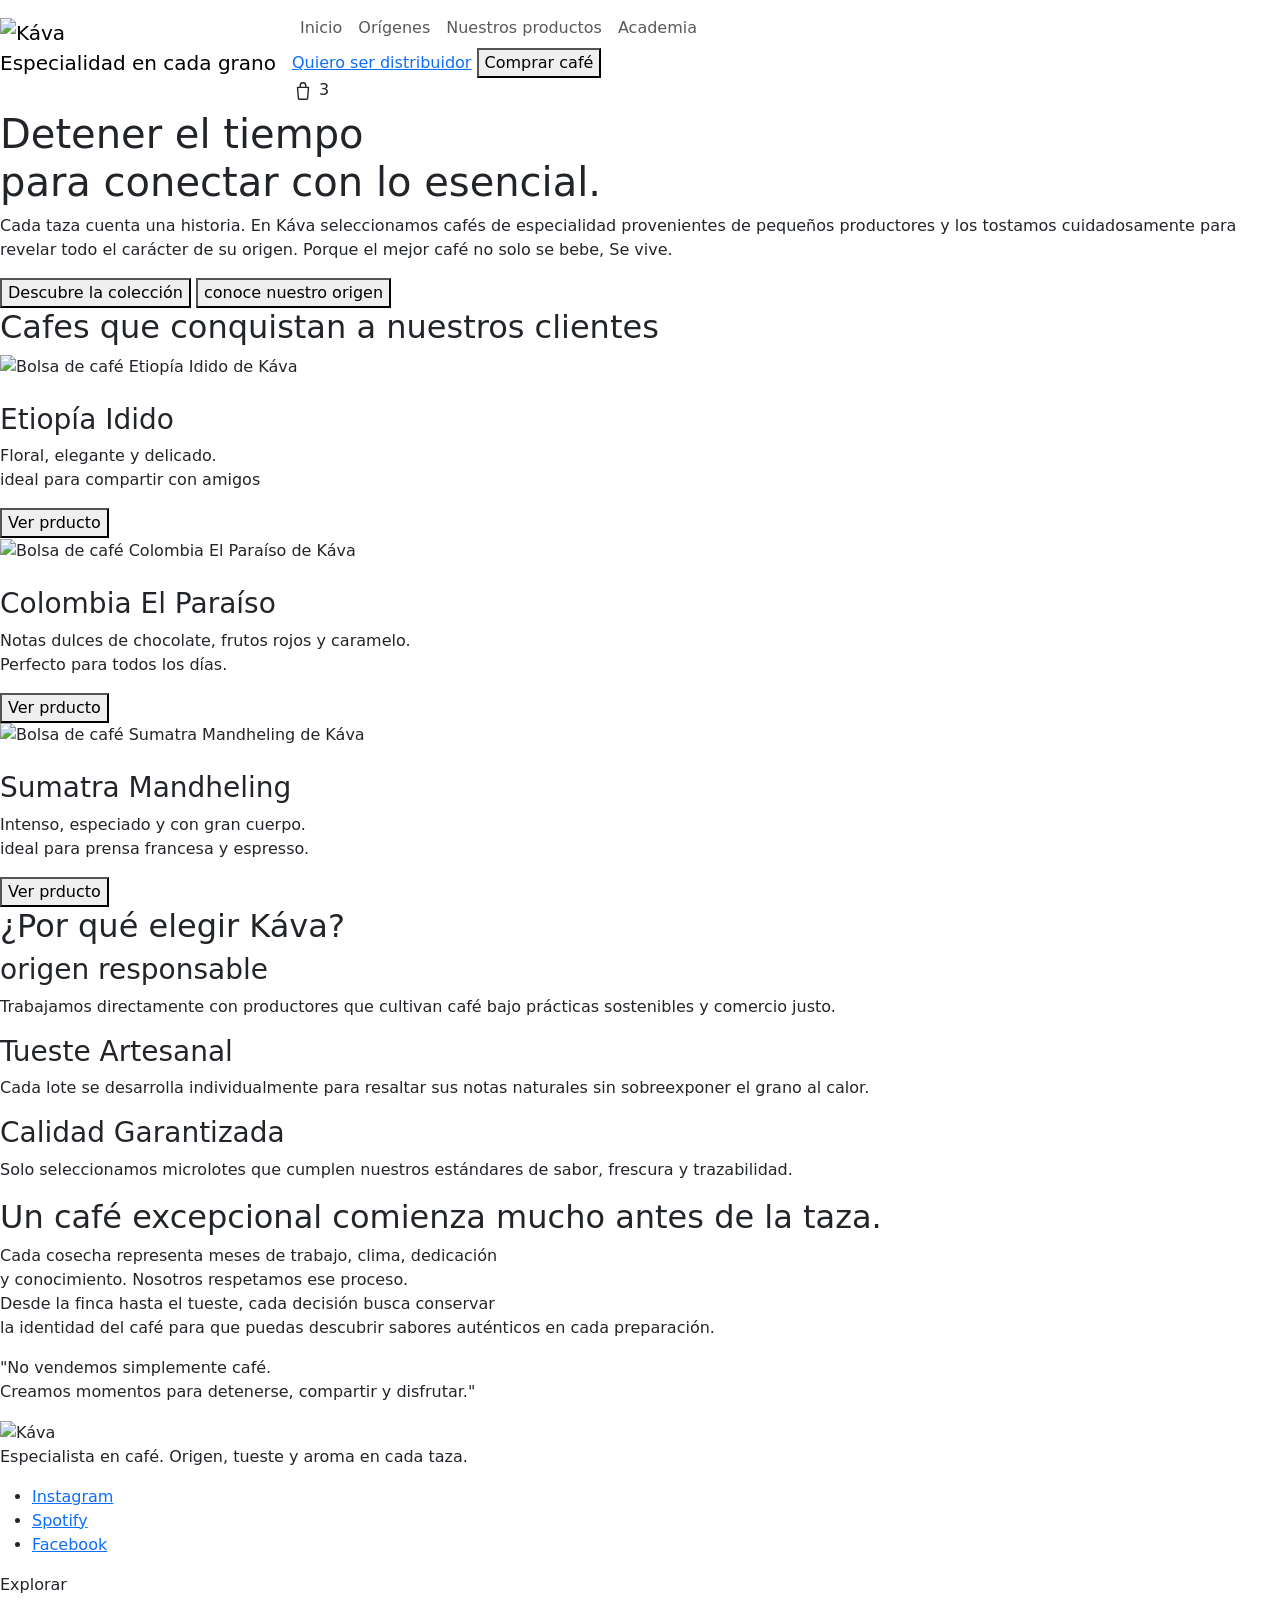
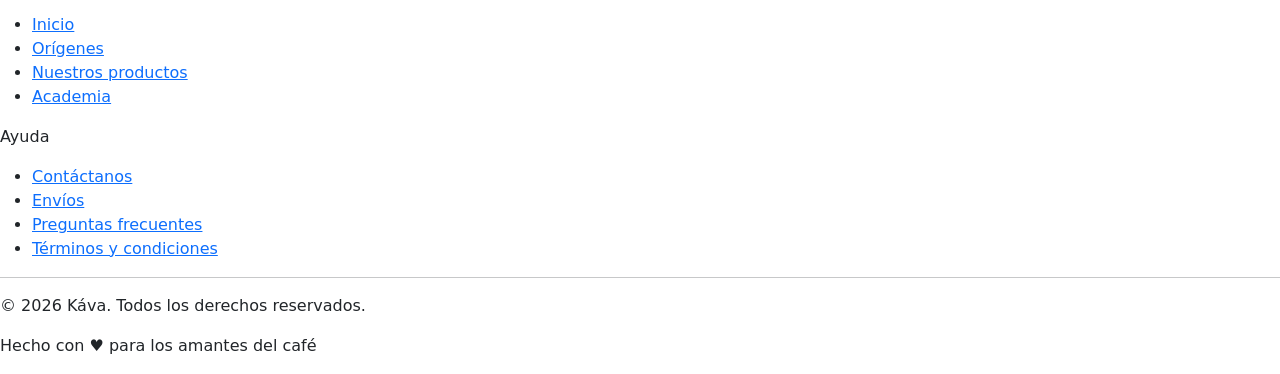
==== index.html @ 8823b065 "feat: add HTML structure and Bootstrap layout" ====
<!DOCTYPE html>

<html lang="es">

<head>
    <meta charset="UTF-8">
    <meta name="viewport" content="width=device-width, initial-scale=1.0">
    <title>Káva | Especialidad en cada grano</title>
    <link rel="preconnect" href="https://fonts.googleapis.com">
    <link rel="preconnect" href="https://fonts.gstatic.com" crossorigin>
    <link href="https://fonts.googleapis.com/css2?family=Fraunces:opsz,wght@9..144,300;9..144,400;9..144,600&family=Oswald:wght@400;500;600&family=Work+Sans:wght@400;500;600&display=swap" rel="stylesheet">
    <!-- Bootstrap: CSS CDN -->
    <link href="https://cdn.jsdelivr.net/npm/bootstrap@5.3.3/dist/css/bootstrap.min.css" rel="stylesheet">
    <link rel="stylesheet" href="./styles/styles.css">
</head>

<body>
        <!-- Bootstrap: header y navbar -->
    <header> <!-- encabezado de la pagina van de h1 a h6 -->
      <!-- Bootstrap: navbar responsivo -->
      <nav class="navbar navbar-expand-md">

        <!-- Logo de la empresa -->
        <a class="navbar-brand" href="./index.html">
            <div class="logo">
                <img src="./Assets/img/logo/logo-kava-header.png" alt="Káva" class="logo-marca-img">
                <p class="logo-tagline">Especialidad en cada grano</p>
            </div>
        </a>

        <!-- Bootstrap: botón hamburguesa -->
        <button class="navbar-toggler" type="button" data-bs-toggle="collapse" data-bs-target="#navKava" aria-controls="navKava" aria-expanded="false" aria-label="Abrir menú">
            <span class="navbar-toggler-icon"></span>
        </button>

        <!-- Bootstrap: menú colapsable -->
        <div class="collapse navbar-collapse" id="navKava">
            <div class="navbar-actions">
                <ul class="navbar-nav menu">
                    <li class="nav-item"><a class="nav-link" href="./index.html">Inicio</a></li>
                    <li class="nav-item"><a class="nav-link" href="./pages/origenes.html">Orígenes</a></li>
                    <li class="nav-item"><a class="nav-link" href="./pages/colecciones.html">Nuestros productos</a></li>
                    <li class="nav-item"><a class="nav-link" href="./pages/guiadepreparacion.html">Academia</a></li>
                </ul>

                <!-- Botón: acceso directo a distribuidores -->
                <a class="cta-button-secundario" href="./pages/contactanos.html">Quiero ser distribuidor</a>

                <button class="cta-button-principal">Comprar café</button>

                <div class="cart-icon" aria-label="Carrito (3 productos)">
                    <svg class="cart-icon__svg" width="22" height="22" viewBox="0 0 24 24" fill="none" stroke="currentColor" stroke-width="1.5" aria-hidden="true">
                        <path d="M6 8h12l-1 12a1 1 0 0 1-1 1H8a1 1 0 0 1-1-1L6 8z"/>
                        <path d="M9 8V6a3 3 0 0 1 6 0v2"/>
                    </svg>
                    <span class="cart-icon__count">3</span>
                </div>
            </div>
        </div>

      </nav>
    </header>  

    <main> <!-- contenido principal de la pagina -->

        <!-- Bootstrap: carousel del hero, ocupa toda la pantalla -->
        <div id="heroCarousel" class="carousel slide" data-bs-ride="carousel">

            <!-- Bootstrap: indicadores -->
            <div class="carousel-indicators">
                <button type="button" data-bs-target="#heroCarousel" data-bs-slide-to="0" class="active" aria-current="true" aria-label="Slide 1"></button>
                <button type="button" data-bs-target="#heroCarousel" data-bs-slide-to="1" aria-label="Slide 2"></button>
                <button type="button" data-bs-target="#heroCarousel" data-bs-slide-to="2" aria-label="Slide 3"></button>
            </div>

            <!-- Bootstrap: slides -->
            <div class="carousel-inner">

                <!-- Slide 1: imagen 2 (grupo riendo). TODO: contenido propio más adelante -->
                <div class="carousel-item active">
                    <div class="hero-content hero-home hero-home--1">
                        <h1 class="hero-home__titulo"> Detener el tiempo <br> para conectar con lo esencial. </h1>

                        <p>
                            Cada taza cuenta una historia.
                            En Káva seleccionamos cafés de especialidad provenientes
                            de pequeños productores y los tostamos
                            cuidadosamente para revelar todo el carácter de su origen.
                            Porque el mejor café no solo se bebe, Se vive.
                        </p>

                        <div class="hero-botones">
                            <button class="cta-button-principal"> Descubre la colección</button>
                            <button class="cta-button-secundario"> conoce nuestro origen</button>
                        </div>
                    </div>
                </div>

                <!-- Slide 2: imagen 1 (brindis cenital). TODO: contenido propio más adelante -->
                <div class="carousel-item">
                    <div class="hero-content hero-home hero-home--2">
                        <h1 class="hero-home__titulo"> Detener el tiempo <br> para conectar con lo esencial. </h1>

                        <p>
                            Cada taza cuenta una historia.
                            En Káva seleccionamos cafés de especialidad provenientes
                            de pequeños productores y los tostamos
                            cuidadosamente para revelar todo el carácter de su origen.
                            Porque el mejor café no solo se bebe, Se vive.
                        </p>

                        <div class="hero-botones">
                            <button class="cta-button-principal"> Descubre la colección</button>
                            <button class="cta-button-secundario"> conoce nuestro origen</button>
                        </div>
                    </div>
                </div>

                <!-- Slide 3: TODO — falta la imagen 3 (laptop + café), usa la 1 de relleno -->
                <div class="carousel-item">
                    <div class="hero-content hero-home hero-home--3">
                        <h1 class="hero-home__titulo"> Detener el tiempo <br> para conectar con lo esencial. </h1>

                        <p>
                            Cada taza cuenta una historia.
                            En Káva seleccionamos cafés de especialidad provenientes
                            de pequeños productores y los tostamos
                            cuidadosamente para revelar todo el carácter de su origen.
                            Porque el mejor café no solo se bebe, Se vive.
                        </p>

                        <div class="hero-botones">
                            <button class="cta-button-principal"> Descubre la colección</button>
                            <button class="cta-button-secundario"> conoce nuestro origen</button>
                        </div>
                    </div>
                </div>

            </div>

            <!-- Bootstrap: controles -->
            <button class="carousel-control-prev" type="button" data-bs-target="#heroCarousel" data-bs-slide="prev">
                <span class="carousel-control-prev-icon" aria-hidden="true"></span>
                <span class="visually-hidden">Anterior</span>
            </button>
            <button class="carousel-control-next" type="button" data-bs-target="#heroCarousel" data-bs-slide="next">
                <span class="carousel-control-next-icon" aria-hidden="true"></span>
                <span class="visually-hidden">Siguiente</span>
            </button>
        </div>

    </main>

    <section class="destacados"> <!-- productos o info destacada -->
        <h2 class="titulos-secciones"> Cafes que conquistan a nuestros clientes</h2>

        <article class="producto-destacado">
            <img src="./Assets/img/etiopia.png" alt="Bolsa de café Etiopía Idido de Káva">
            <!-- Figma: badges de disponibilidad y tueste -->
            <div class="card-badges">
                <span class="badge badge--success">Disponible</span>
                <span class="badge badge--gold">Tueste medio</span>
            </div>
            <h3> Etiopía Idido</h3>
            <p> Floral, elegante y delicado.<br>
                 ideal para compartir con amigos</p>
            <!-- Bootstrap: abre modal producto -->
            <button class="cta-button-principal" type="button" data-bs-toggle="modal" data-bs-target="#modalEtiopia">Ver prducto </button>
        </article>

          <article class="producto-destacado">
            <img src="./Assets/img/colombia.png" alt="Bolsa de café Colombia El Paraíso de Káva">
            <!-- Figma: badges de disponibilidad y tueste -->
            <div class="card-badges">
                <span class="badge badge--warning">Últimas unidades</span>
                <span class="badge badge--gold">Tueste medio</span>
            </div>
            <h3> Colombia El Paraíso</h3>
            <p> Notas dulces de chocolate, frutos rojos y caramelo.<br>
                Perfecto para todos los días.</p>
            <!-- Bootstrap: abre modal producto -->
            <button class="cta-button-principal" type="button" data-bs-toggle="modal" data-bs-target="#modalColombia">Ver prducto </button>
        </article>

          <article class="producto-destacado">
            <img src="./Assets/img/indonesia.png" alt="Bolsa de café Sumatra Mandheling de Káva">
            <!-- Figma: badges de disponibilidad y tueste -->
            <div class="card-badges">
                <span class="badge badge--error">Agotado</span>
                <span class="badge badge--terracotta">Tueste oscuro</span>
            </div>
            <h3> Sumatra Mandheling</h3>
            <p> Intenso, especiado y con gran cuerpo. <br>
                 ideal para prensa francesa y espresso.</p>
            <!-- Bootstrap: abre modal producto -->
            <button class="cta-button-principal" type="button" data-bs-toggle="modal" data-bs-target="#modalIndonesia">Ver prducto </button>
        </article>

    </section>

    <!-- Bootstrap: modales de producto -->

    <!-- Bootstrap: modal Etiopía -->
    <div class="modal fade" id="modalEtiopia" tabindex="-1" aria-labelledby="modalEtiopiaLabel" aria-hidden="true">
      <div class="modal-dialog modal-dialog-centered">
        <div class="modal-content">
          <!-- Bootstrap: encabezado modal -->
          <div class="modal-header">
            <h3 class="modal-title" id="modalEtiopiaLabel">Etiopía Idido</h3>
            <button type="button" class="btn-close" data-bs-dismiss="modal" aria-label="Cerrar"></button>
          </div>
          <!-- Bootstrap: cuerpo modal -->
          <div class="modal-body">
            <img src="./Assets/img/etiopia.png" alt="Bolsa de café Etiopía Idido de Káva" class="modal-producto__imagen">
            <p><strong>País:</strong> Etiopía</p>
            <p><strong>Notas de cata:</strong> Jazmín, Bergamota, Té Negro.</p>
            <p>Floral, elegante y delicado. Ideal para compartir con amigos.</p>
          </div>
          <!-- Bootstrap: pie modal -->
          <div class="modal-footer">
            <a href="./pages/colecciones.html" class="cta-button-principal">Ver colección completa</a>
          </div>
        </div>
      </div>
    </div>

    <!-- Bootstrap: modal Colombia -->
    <div class="modal fade" id="modalColombia" tabindex="-1" aria-labelledby="modalColombiaLabel" aria-hidden="true">
      <div class="modal-dialog modal-dialog-centered">
        <div class="modal-content">
          <!-- Bootstrap: encabezado modal -->
          <div class="modal-header">
            <h3 class="modal-title" id="modalColombiaLabel">Colombia El Paraíso</h3>
            <button type="button" class="btn-close" data-bs-dismiss="modal" aria-label="Cerrar"></button>
          </div>
          <!-- Bootstrap: cuerpo modal -->
          <div class="modal-body">
            <img src="./Assets/img/colombia.png" alt="Bolsa de café Colombia El Paraíso de Káva" class="modal-producto__imagen">
            <p><strong>País:</strong> Colombia</p>
            <p><strong>Notas de cata:</strong> Chocolate, Frutos Rojos y Caramelo.</p>
            <p>Notas dulces, perfecto para todos los días.</p>
          </div>
          <!-- Bootstrap: pie modal -->
          <div class="modal-footer">
            <a href="./pages/colecciones.html" class="cta-button-principal">Ver colección completa</a>
          </div>
        </div>
      </div>
    </div>

    <!-- Bootstrap: modal Indonesia -->
    <div class="modal fade" id="modalIndonesia" tabindex="-1" aria-labelledby="modalIndonesiaLabel" aria-hidden="true">
      <div class="modal-dialog modal-dialog-centered">
        <div class="modal-content">
          <!-- Bootstrap: encabezado modal -->
          <div class="modal-header">
            <h3 class="modal-title" id="modalIndonesiaLabel">Sumatra Mandheling</h3>
            <button type="button" class="btn-close" data-bs-dismiss="modal" aria-label="Cerrar"></button>
          </div>
          <!-- Bootstrap: cuerpo modal -->
          <div class="modal-body">
            <img src="./Assets/img/indonesia.png" alt="Bolsa de café Sumatra Mandheling de Káva" class="modal-producto__imagen">
            <p><strong>País:</strong> Indonesia</p>
            <p><strong>Notas de cata:</strong> Cacao oscuro, Especias, Hierbas.</p>
            <p>Intenso y con gran cuerpo, ideal para prensa francesa y espresso.</p>
          </div>
          <!-- Bootstrap: pie modal -->
          <div class="modal-footer">
            <a href="./pages/colecciones.html" class="cta-button-principal">Ver colección completa</a>
          </div>
        </div>
      </div>
    </div>

    <section class="xq-káva"> <!-- por qué elegir Káva -->

        <h2 class="titulos-secciones"> ¿Por qué elegir Káva? </h2>
    <article class="beneficio">
        <h3> origen responsable </h3>
        <p> Trabajamos directamente con productores que cultivan café bajo prácticas sostenibles y comercio justo. </p>
    </article>

    <article class="beneficio">
        <h3> Tueste Artesanal </h3>
        <p> Cada lote se desarrolla individualmente para resaltar sus notas naturales sin sobreexponer el grano al calor. </p>
    </article>

    <article class="beneficio">
        <h3>  Calidad Garantizada </h3>
        <p> Solo seleccionamos microlotes que cumplen nuestros estándares de sabor, frescura y trazabilidad. </p>
    </article>

    </section>
        
    <section class="nuestra-filosofía"> <!-- nuestra filosofia de la empresa -->

        <h2 class="titulos-secciones"> Un café excepcional comienza mucho antes de la taza.</h2>
        <p> Cada cosecha representa meses de trabajo, clima, dedicación <br>
            y conocimiento. Nosotros respetamos ese proceso.<br>
            Desde la finca hasta el tueste, cada decisión busca conservar <br>
            la identidad del café para que puedas descubrir sabores auténticos en cada preparación.
          </p>

    </section>

    <section class="experiencia-káva"> <!-- experiencia de la empresa -->
        <p> "No vendemos simplemente café. <br>
             Creamos momentos para detenerse, compartir y disfrutar."
        </p>
    </section>

    <footer> <!-- pie de pagina -->
        <div class="footer-top">

            <div class="footer-marca">
                <img src="./Assets/img/logo/logo-kava-footer.png" alt="Káva" class="logo-marca-img">
                <p class="footer-tagline">Especialista en café. Origen, tueste y aroma en cada taza.</p>
                <ul class="footer-social">
                    <li><a href="#">Instagram</a></li>
                    <li><a href="#">Spotify</a></li>
                    <li><a href="#">Facebook</a></li>
                </ul>
            </div>

            <div class="footer-columnas">
                <div class="footer-columna">
                    <p class="footer-columna__titulo">Explorar</p>
                    <ul>
                        <li><a href="./index.html">Inicio</a></li>
                        <li><a href="./pages/origenes.html">Orígenes</a></li>
                        <li><a href="./pages/colecciones.html">Nuestros productos</a></li>
                        <li><a href="./pages/guiadepreparacion.html">Academia</a></li>
                    </ul>
                </div>

                <div class="footer-columna">
                    <p class="footer-columna__titulo">Ayuda</p>
                    <ul>
                        <li><a href="./pages/contactanos.html">Contáctanos</a></li>
                        <li><a href="#">Envíos</a></li>
                        <li><a href="#">Preguntas frecuentes</a></li>
                        <li><a href="#">Términos y condiciones</a></li>
                    </ul>
                </div>
            </div>

        </div>

        <hr class="footer-divider">

        <div class="footer-bottom">
            <p>&copy; 2026 Káva. Todos los derechos reservados.</p>
            <p>Hecho con &hearts; para los amantes del café</p>
        </div>
    </footer> 
    <!-- Bootstrap: JS bundle -->
    <script src="https://cdn.jsdelivr.net/npm/bootstrap@5.3.3/dist/js/bootstrap.bundle.min.js"></script>
</body>
   
</html>
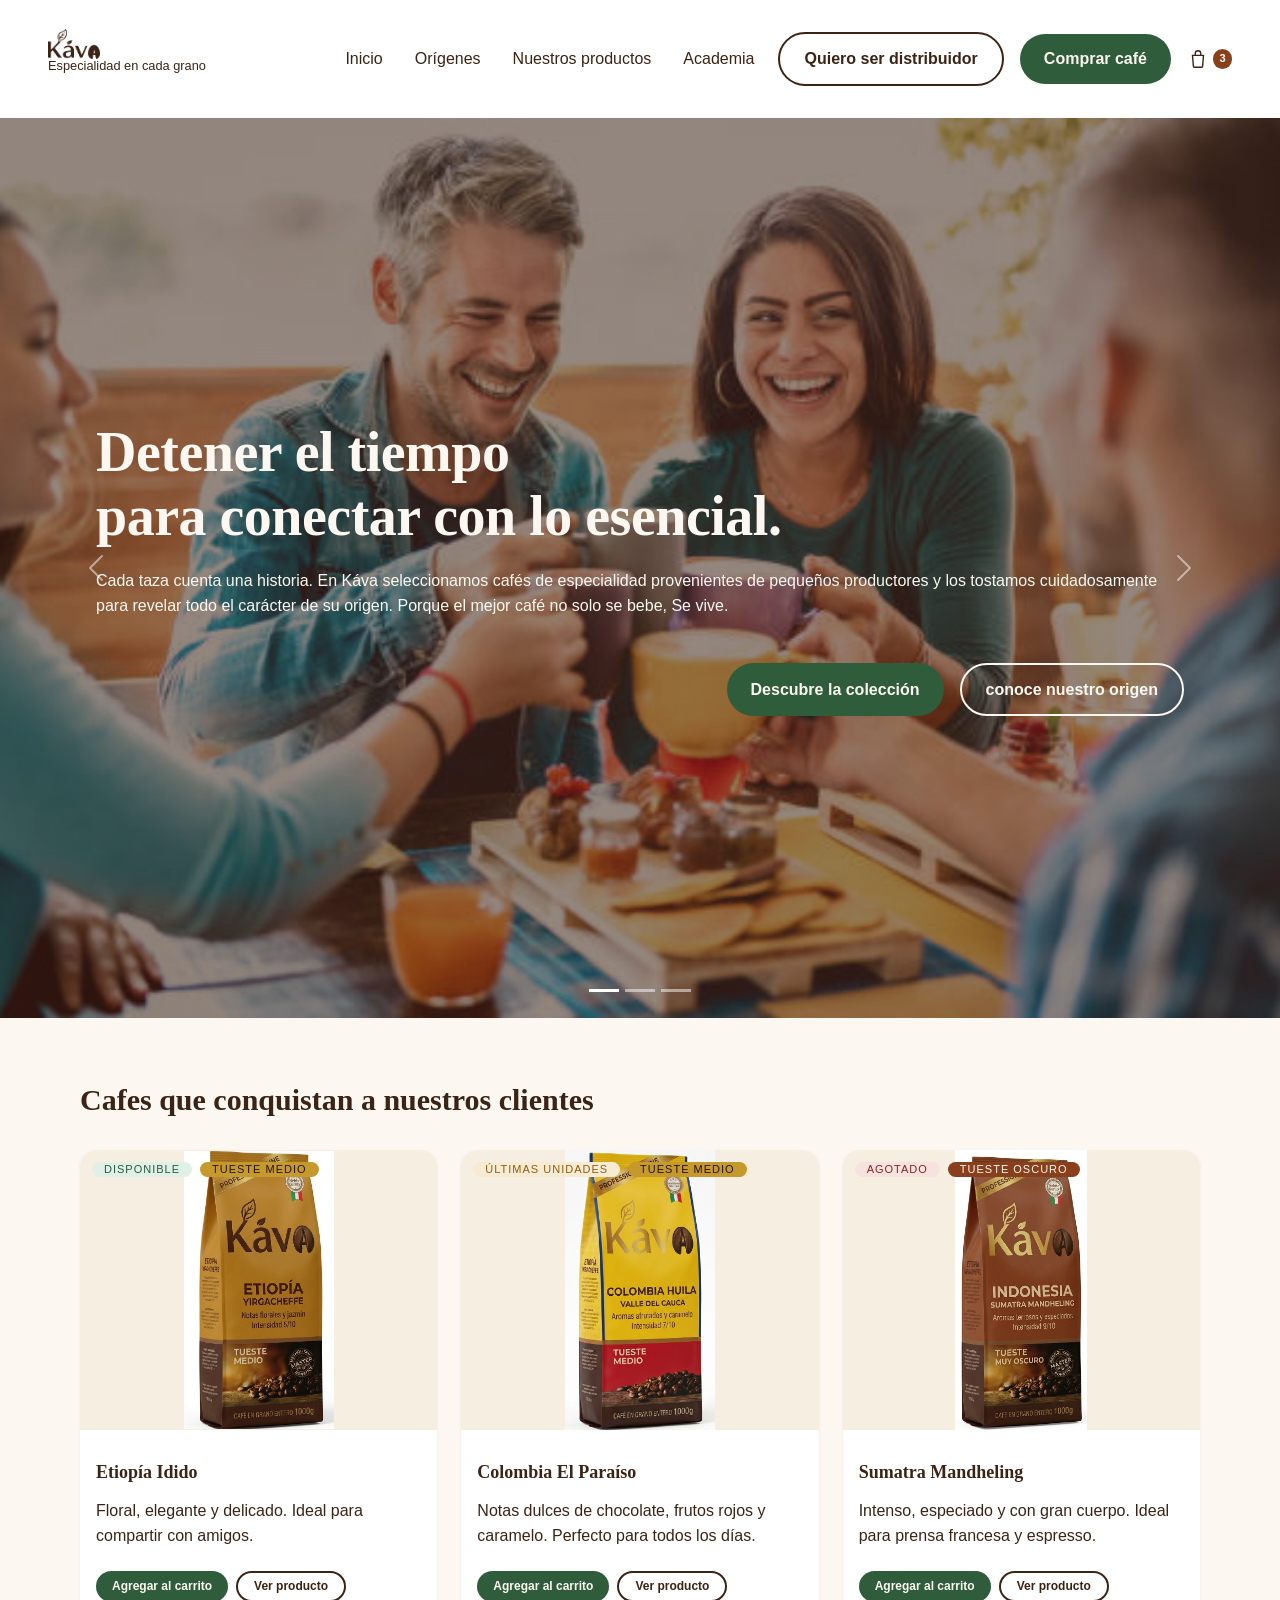
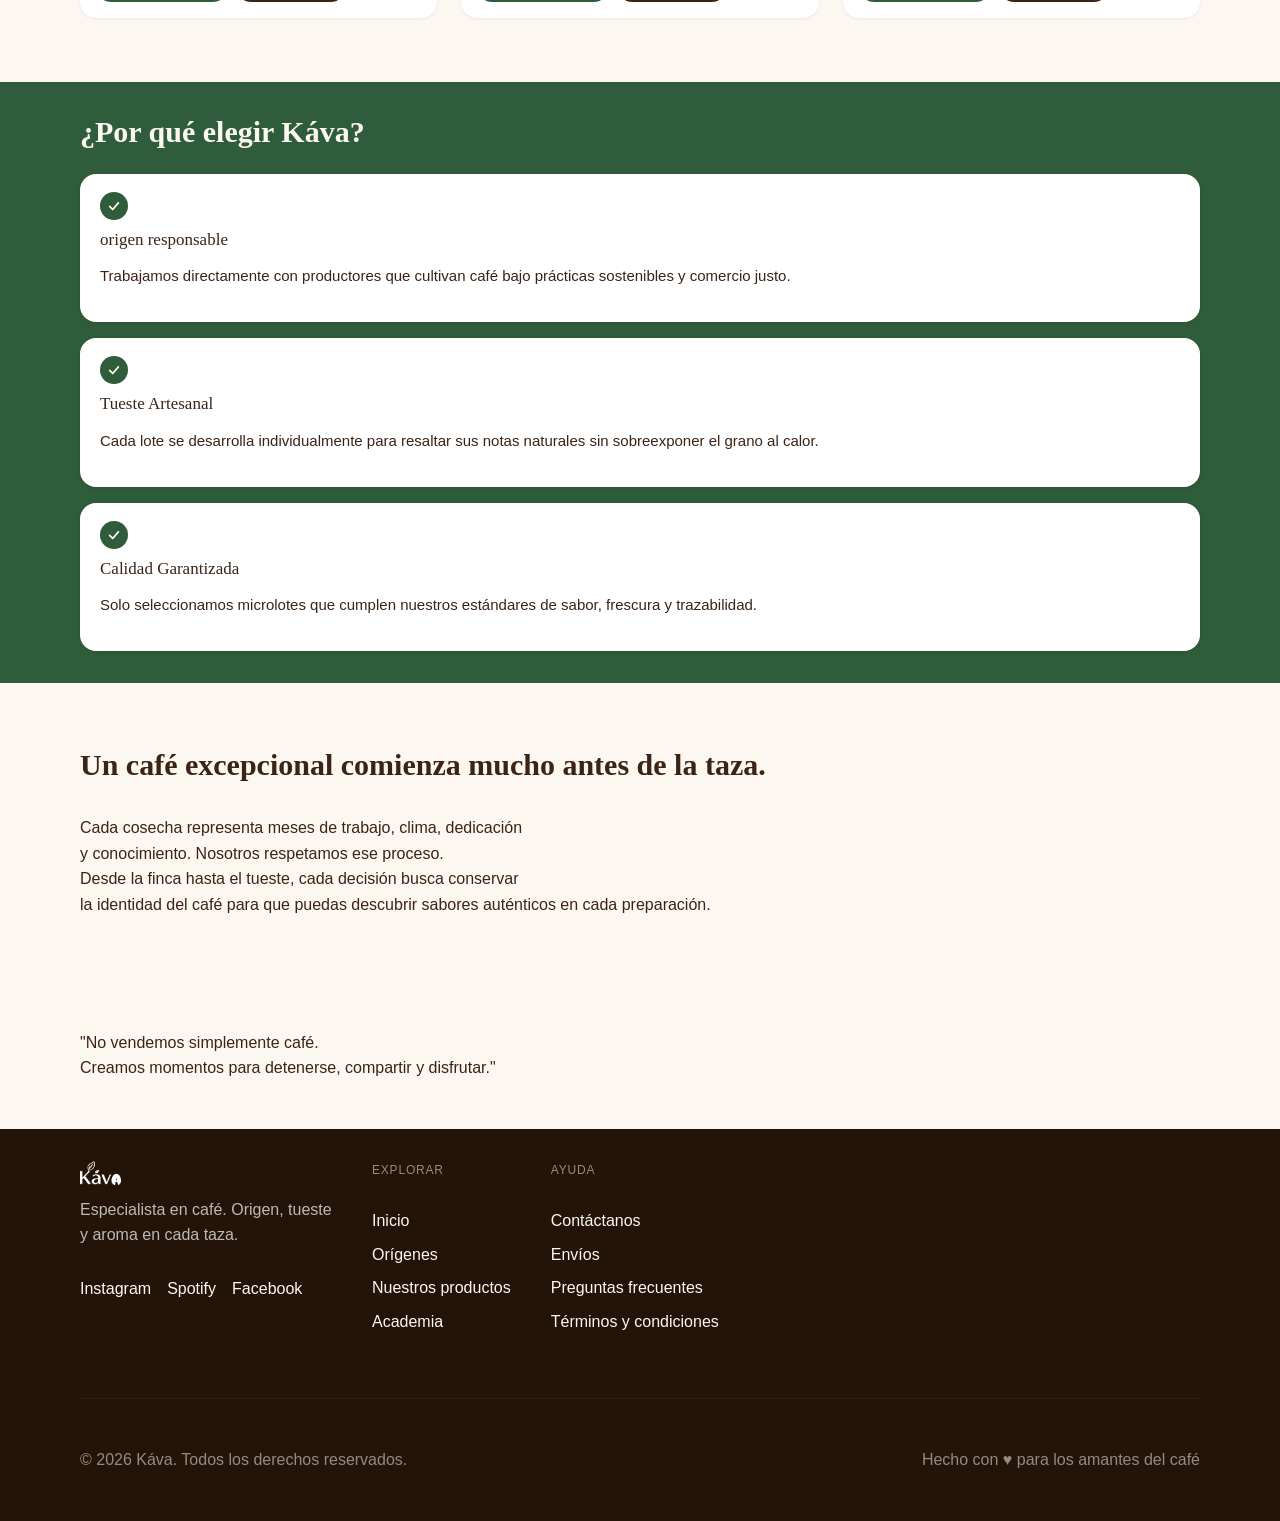
==== commit 4a4d6c3d: "Refactor completo a arquitectura SCSS con partials" ====
--- a/index.html
+++ b/index.html
@@ -11,7 +11,7 @@
     <link href="https://fonts.googleapis.com/css2?family=Fraunces:opsz,wght@9..144,300;9..144,400;9..144,600&family=Oswald:wght@400;500;600&family=Work+Sans:wght@400;500;600&display=swap" rel="stylesheet">
     <!-- Bootstrap: CSS CDN -->
     <link href="https://cdn.jsdelivr.net/npm/bootstrap@5.3.3/dist/css/bootstrap.min.css" rel="stylesheet">
-    <link rel="stylesheet" href="./styles/styles.css">
+    <link rel="stylesheet" href="./css/style.css">
 </head>
 
 <body>
@@ -46,7 +46,7 @@
                 <!-- Botón: acceso directo a distribuidores -->
                 <a class="cta-button-secundario" href="./pages/contactanos.html">Quiero ser distribuidor</a>
 
-                <button class="cta-button-principal">Comprar café</button>
+                <a class="cta-button-principal" href="./pages/colecciones.html">Comprar café</a>
 
                 <div class="cart-icon" aria-label="Carrito (3 productos)">
                     <svg class="cart-icon__svg" width="22" height="22" viewBox="0 0 24 24" fill="none" stroke="currentColor" stroke-width="1.5" aria-hidden="true">
@@ -154,46 +154,62 @@
     <section class="destacados"> <!-- productos o info destacada -->
         <h2 class="titulos-secciones"> Cafes que conquistan a nuestros clientes</h2>
 
-        <article class="producto-destacado">
-            <img src="./Assets/img/etiopia.png" alt="Bolsa de café Etiopía Idido de Káva">
-            <!-- Figma: badges de disponibilidad y tueste -->
-            <div class="card-badges">
-                <span class="badge badge--success">Disponible</span>
-                <span class="badge badge--gold">Tueste medio</span>
-            </div>
-            <h3> Etiopía Idido</h3>
-            <p> Floral, elegante y delicado.<br>
-                 ideal para compartir con amigos</p>
-            <!-- Bootstrap: abre modal producto -->
-            <button class="cta-button-principal" type="button" data-bs-toggle="modal" data-bs-target="#modalEtiopia">Ver prducto </button>
+        <!-- Figma: mismo componente "Product Card" (node 16:41) que colecciones.html -->
+        <article class="producto-destacado card-producto">
+            <figure class="card-producto__imagen">
+                <img src="./Assets/img/etiopia.png" alt="Bolsa de café Etiopía Idido de Káva">
+                <div class="card-badges">
+                    <span class="badge badge--success">Disponible</span>
+                    <span class="badge badge--gold">Tueste medio</span>
+                </div>
+            </figure>
+            <div class="card-producto__contenido">
+                <h3 class="card-producto__nombre">Etiopía Idido</h3>
+                <p> Floral, elegante y delicado. Ideal para compartir con amigos.</p>
+                <div class="card-producto__acciones">
+                    <button class="btn-primario" type="button">Agregar al carrito</button>
+                    <!-- Bootstrap: abre modal producto -->
+                    <button class="btn-secundario" type="button" data-bs-toggle="modal" data-bs-target="#modalEtiopia">Ver producto</button>
+                </div>
+            </div>
         </article>
 
-          <article class="producto-destacado">
-            <img src="./Assets/img/colombia.png" alt="Bolsa de café Colombia El Paraíso de Káva">
-            <!-- Figma: badges de disponibilidad y tueste -->
-            <div class="card-badges">
-                <span class="badge badge--warning">Últimas unidades</span>
-                <span class="badge badge--gold">Tueste medio</span>
-            </div>
-            <h3> Colombia El Paraíso</h3>
-            <p> Notas dulces de chocolate, frutos rojos y caramelo.<br>
-                Perfecto para todos los días.</p>
-            <!-- Bootstrap: abre modal producto -->
-            <button class="cta-button-principal" type="button" data-bs-toggle="modal" data-bs-target="#modalColombia">Ver prducto </button>
+          <article class="producto-destacado card-producto">
+            <figure class="card-producto__imagen">
+                <img src="./Assets/img/colombia.png" alt="Bolsa de café Colombia El Paraíso de Káva">
+                <div class="card-badges">
+                    <span class="badge badge--warning">Últimas unidades</span>
+                    <span class="badge badge--gold">Tueste medio</span>
+                </div>
+            </figure>
+            <div class="card-producto__contenido">
+                <h3 class="card-producto__nombre">Colombia El Paraíso</h3>
+                <p> Notas dulces de chocolate, frutos rojos y caramelo. Perfecto para todos los días.</p>
+                <div class="card-producto__acciones">
+                    <button class="btn-primario" type="button">Agregar al carrito</button>
+                    <!-- Bootstrap: abre modal producto -->
+                    <button class="btn-secundario" type="button" data-bs-toggle="modal" data-bs-target="#modalColombia">Ver producto</button>
+                </div>
+            </div>
         </article>
 
-          <article class="producto-destacado">
-            <img src="./Assets/img/indonesia.png" alt="Bolsa de café Sumatra Mandheling de Káva">
-            <!-- Figma: badges de disponibilidad y tueste -->
-            <div class="card-badges">
-                <span class="badge badge--error">Agotado</span>
-                <span class="badge badge--terracotta">Tueste oscuro</span>
-            </div>
-            <h3> Sumatra Mandheling</h3>
-            <p> Intenso, especiado y con gran cuerpo. <br>
-                 ideal para prensa francesa y espresso.</p>
-            <!-- Bootstrap: abre modal producto -->
-            <button class="cta-button-principal" type="button" data-bs-toggle="modal" data-bs-target="#modalIndonesia">Ver prducto </button>
+          <article class="producto-destacado card-producto">
+            <figure class="card-producto__imagen">
+                <img src="./Assets/img/indonesia.png" alt="Bolsa de café Sumatra Mandheling de Káva">
+                <div class="card-badges">
+                    <span class="badge badge--error">Agotado</span>
+                    <span class="badge badge--terracotta">Tueste oscuro</span>
+                </div>
+            </figure>
+            <div class="card-producto__contenido">
+                <h3 class="card-producto__nombre">Sumatra Mandheling</h3>
+                <p> Intenso, especiado y con gran cuerpo. Ideal para prensa francesa y espresso.</p>
+                <div class="card-producto__acciones">
+                    <button class="btn-primario" type="button">Agregar al carrito</button>
+                    <!-- Bootstrap: abre modal producto -->
+                    <button class="btn-secundario" type="button" data-bs-toggle="modal" data-bs-target="#modalIndonesia">Ver producto</button>
+                </div>
+            </div>
         </article>
 
     </section>
@@ -276,16 +292,31 @@
 
         <h2 class="titulos-secciones"> ¿Por qué elegir Káva? </h2>
     <article class="beneficio">
+        <span class="beneficio__icono" aria-hidden="true">
+            <svg width="14" height="14" viewBox="0 0 16 16" fill="none" xmlns="http://www.w3.org/2000/svg">
+                <path d="M3 8.5L6.5 12L13 4.5" stroke="currentColor" stroke-width="2" stroke-linecap="round" stroke-linejoin="round"/>
+            </svg>
+        </span>
         <h3> origen responsable </h3>
         <p> Trabajamos directamente con productores que cultivan café bajo prácticas sostenibles y comercio justo. </p>
     </article>
 
     <article class="beneficio">
+        <span class="beneficio__icono" aria-hidden="true">
+            <svg width="14" height="14" viewBox="0 0 16 16" fill="none" xmlns="http://www.w3.org/2000/svg">
+                <path d="M3 8.5L6.5 12L13 4.5" stroke="currentColor" stroke-width="2" stroke-linecap="round" stroke-linejoin="round"/>
+            </svg>
+        </span>
         <h3> Tueste Artesanal </h3>
         <p> Cada lote se desarrolla individualmente para resaltar sus notas naturales sin sobreexponer el grano al calor. </p>
     </article>
 
     <article class="beneficio">
+        <span class="beneficio__icono" aria-hidden="true">
+            <svg width="14" height="14" viewBox="0 0 16 16" fill="none" xmlns="http://www.w3.org/2000/svg">
+                <path d="M3 8.5L6.5 12L13 4.5" stroke="currentColor" stroke-width="2" stroke-linecap="round" stroke-linejoin="round"/>
+            </svg>
+        </span>
         <h3>  Calidad Garantizada </h3>
         <p> Solo seleccionamos microlotes que cumplen nuestros estándares de sabor, frescura y trazabilidad. </p>
     </article>
--- a/css/style.css
+++ b/css/style.css
@@ -0,0 +1,996 @@
+@charset "UTF-8";
+.xq-káva,
+.nuestra-filosofía,
+.experiencia-káva,
+.origenes,
+.tipos-de-preparacion,
+.coleccion-grupo,
+.coleccion-final,
+.formulario-contacto,
+.galeria-origenes, .hero-content {
+  display: flex;
+  flex-direction: column;
+  gap: 1.5rem;
+  padding: 2rem;
+  margin-bottom: 2rem;
+}
+
+* {
+  margin: 0;
+  padding: 0;
+}
+
+body {
+  font-family: "Work Sans", sans-serif;
+  font-size: 1rem;
+  line-height: 1.6;
+  color: #3b2415;
+  background-color: #fcf8f1;
+}
+
+img {
+  max-width: 100%;
+}
+
+h1,
+h2,
+h3 {
+  font-family: "Fraunces", serif;
+  color: #3b2415;
+}
+
+h1 {
+  font-size: 2.75rem;
+  font-weight: 600;
+  line-height: 1.15;
+}
+
+h2 {
+  font-size: 1.875rem;
+  font-weight: 600;
+}
+
+h3 {
+  font-size: 1.25rem;
+  font-weight: 500;
+}
+
+p {
+  font-size: 1rem;
+  font-weight: 400;
+  color: #3b2415;
+}
+
+header {
+  background-color: #ffffff;
+  padding: 1rem 2rem;
+}
+header .logo-marca-img {
+  height: 1.875rem;
+}
+header .logo-tagline {
+  color: #3b2415;
+  text-transform: none;
+}
+@media (min-width: 768px) {
+  header {
+    padding-left: 3rem;
+    padding-right: 3rem;
+  }
+}
+
+.logo {
+  display: flex;
+  flex-direction: column;
+  align-items: flex-start;
+  gap: 0;
+}
+
+.logo-marca-img {
+  display: block;
+  height: 1.5rem;
+  width: auto;
+}
+
+.logo-tagline {
+  font-family: "Oswald", sans-serif;
+  text-transform: uppercase;
+  font-size: 0.8rem;
+  line-height: 1.1;
+}
+
+footer {
+  background-color: #241407;
+  color: #fcf8f1;
+  padding: 2rem;
+  display: flex;
+  flex-direction: column;
+  gap: 2rem;
+}
+footer .logo-tagline {
+  color: #afcba0;
+}
+@media (min-width: 768px) {
+  footer {
+    padding-left: 3rem;
+    padding-right: 3rem;
+  }
+}
+@media (min-width: 1024px) {
+  footer {
+    padding-left: 5rem;
+    padding-right: 5rem;
+  }
+}
+
+.footer-top {
+  display: flex;
+  flex-wrap: wrap;
+  gap: 2rem;
+}
+
+.footer-marca {
+  display: flex;
+  flex-direction: column;
+  align-items: flex-start;
+  gap: 0.75rem;
+}
+
+.footer-tagline {
+  color: rgba(255, 255, 255, 0.7);
+  max-width: 260px;
+}
+
+.footer-social {
+  display: flex;
+  gap: 1rem;
+  list-style: none;
+  padding-left: 0;
+}
+
+.footer-social a,
+.footer-columna a {
+  color: #fcf8f1;
+  text-decoration: none;
+}
+.footer-social a:hover,
+.footer-columna a:hover {
+  color: #afcba0;
+}
+
+.footer-columnas {
+  display: flex;
+  flex-wrap: wrap;
+  gap: 2.5rem;
+}
+
+.footer-columna {
+  display: flex;
+  flex-direction: column;
+  gap: 0.75rem;
+}
+.footer-columna ul {
+  list-style: none;
+  display: flex;
+  flex-direction: column;
+  gap: 0.5rem;
+  padding-left: 0;
+}
+.footer-columna__titulo {
+  font-family: "Oswald", sans-serif;
+  text-transform: uppercase;
+  letter-spacing: 0.05rem;
+  font-size: 0.75rem;
+  color: rgba(255, 255, 255, 0.5);
+}
+
+.footer-divider {
+  border: none;
+  border-top: 1px solid rgba(255, 255, 255, 0.15);
+}
+
+.footer-bottom {
+  display: flex;
+  flex-wrap: wrap;
+  justify-content: space-between;
+  gap: 0.5rem 1.5rem;
+  font-size: 0.75rem;
+}
+.footer-bottom p {
+  color: rgba(255, 255, 255, 0.5);
+}
+
+.navbar {
+  gap: 1rem 1.5rem;
+}
+
+.navbar-collapse {
+  padding-top: 1.5rem;
+}
+@media (min-width: 768px) {
+  .navbar-collapse {
+    padding-top: 0;
+  }
+}
+
+.navbar-actions {
+  display: flex;
+  flex-direction: column;
+  align-items: flex-end;
+  gap: 1rem;
+}
+@media (min-width: 768px) {
+  .navbar-actions {
+    flex-direction: row;
+    align-items: center;
+    gap: 1rem;
+    margin-left: auto;
+  }
+}
+.navbar-actions .cta-button-principal {
+  display: none;
+}
+@media (min-width: 1024px) {
+  .navbar-actions .cta-button-principal {
+    display: inline-block;
+  }
+}
+
+.menu {
+  display: flex;
+  flex-direction: column;
+  align-items: flex-end;
+  gap: 0.5rem;
+  list-style: none;
+}
+@media (min-width: 768px) {
+  .menu {
+    flex-direction: row;
+    flex-wrap: wrap;
+    align-items: center;
+    gap: 0.75rem 1rem;
+  }
+}
+
+.menu a {
+  font-family: "Work Sans", sans-serif;
+  font-weight: 500;
+  text-decoration: none;
+  color: #3b2415;
+  text-align: right;
+}
+.menu a:hover {
+  color: #2f5c3b;
+}
+
+.navbar-nav .nav-link {
+  color: #3b2415;
+}
+.navbar-nav .nav-link:hover, .navbar-nav .nav-link:focus {
+  color: #2f5c3b;
+}
+@media (min-width: 768px) {
+  .navbar-nav .nav-link {
+    padding-left: 0.5rem;
+    padding-right: 0.5rem;
+  }
+}
+
+.cart-icon {
+  display: flex;
+  align-items: center;
+  gap: 0.25rem;
+  color: #3b2415;
+}
+
+.cart-icon__count {
+  background-color: #8a3f1c;
+  color: #fcf8f1;
+  font-size: 0.7rem;
+  font-weight: 600;
+  padding: 0.05rem 0.4rem;
+  border-radius: 999px;
+}
+
+.navbar-brand {
+  margin-right: 0;
+}
+
+.navbar-toggler {
+  border-color: #786e5c;
+}
+
+.hero-content {
+  background-image: linear-gradient(rgba(59, 36, 21, 0.55), rgba(59, 36, 21, 0.55)), url("../Assets/img/hero.jpg");
+  background-size: cover;
+  background-position: center;
+  background-repeat: no-repeat;
+  color: #fcf8f1;
+  min-height: 100vh;
+  justify-content: center;
+}
+.hero-content h1,
+.hero-content p {
+  color: #fcf8f1;
+}
+.hero-content.hero-productos {
+  background-image: linear-gradient(rgba(59, 36, 21, 0.55), rgba(59, 36, 21, 0.55)), url("../Assets/img/hero-nuestros-productos.jpg");
+}
+.hero-content .cta-button-secundario {
+  color: #fcf8f1;
+  border-color: #fcf8f1;
+}
+.hero-content.hero-home {
+  padding-left: 3.5rem;
+  padding-right: 3.5rem;
+}
+@media (min-width: 768px) {
+  .hero-content.hero-home {
+    padding-left: 5rem;
+    padding-right: 5rem;
+  }
+}
+@media (min-width: 1024px) {
+  .hero-content.hero-home {
+    padding-left: 6rem;
+    padding-right: 6rem;
+  }
+}
+
+.hero-home__titulo {
+  font-size: 3.5rem;
+  line-height: 4rem;
+  letter-spacing: -0.5px;
+}
+
+.hero-home {
+  min-height: 100vh;
+  justify-content: center;
+  gap: 0.75rem;
+  margin-bottom: 0;
+}
+.hero-home .hero-botones {
+  margin-top: 1rem;
+}
+.hero-home--1 {
+  background-image: linear-gradient(rgba(59, 36, 21, 0.55), rgba(59, 36, 21, 0.55)), url("../Assets/img/hero-grupo-riendo.jpg");
+}
+.hero-home--2 {
+  background-image: linear-gradient(rgba(59, 36, 21, 0.55), rgba(59, 36, 21, 0.55)), url("../Assets/img/hero-brindis-cenital.jpg");
+}
+.hero-home--3 {
+  background-image: linear-gradient(rgba(59, 36, 21, 0.55), rgba(59, 36, 21, 0.55)), url("../Assets/img/hero-venta-cafe.jpg");
+}
+
+#heroCarousel {
+  margin-bottom: 2rem;
+}
+
+.hero-botones {
+  display: flex;
+  flex-wrap: wrap;
+  justify-content: flex-end;
+  gap: 1rem;
+}
+
+.cta-button-principal,
+.btn-primario {
+  border-radius: 999px;
+  padding: 0.75rem 1.5rem;
+  font-family: "Work Sans", sans-serif;
+  font-weight: 600;
+  text-decoration: none;
+  display: inline-block;
+  background-color: #2f5c3b;
+  color: #fcf8f1;
+  border: none;
+}
+.cta-button-principal:hover,
+.btn-primario:hover {
+  background-color: #3b2415;
+}
+.cta-button-principal:active,
+.btn-primario:active {
+  background-color: #241407;
+}
+
+.cta-button-secundario,
+.btn-secundario {
+  border-radius: 999px;
+  padding: 0.75rem 1.5rem;
+  font-family: "Work Sans", sans-serif;
+  font-weight: 600;
+  text-decoration: none;
+  display: inline-block;
+  background-color: transparent;
+  color: #3b2415;
+  border: 2px solid #3b2415;
+}
+.cta-button-secundario:hover,
+.btn-secundario:hover {
+  background-color: #3b2415;
+  color: #fcf8f1;
+}
+.cta-button-secundario:active,
+.btn-secundario:active {
+  background-color: #241407;
+  color: #fcf8f1;
+}
+
+.card-producto {
+  background-color: #ffffff;
+  border-radius: 16px;
+  overflow: hidden;
+  box-shadow: 0 1px 3px rgba(36, 20, 7, 0.08);
+}
+.card-producto__imagen {
+  position: relative;
+  background-color: #f6eee0;
+}
+.card-producto__imagen img {
+  display: block;
+  width: 150px;
+  height: 280px;
+  object-fit: contain;
+  margin: 0 auto;
+}
+.card-producto__imagen .card-badges {
+  position: absolute;
+  top: 0.75rem;
+  left: 0.75rem;
+}
+.card-producto__contenido {
+  display: flex;
+  flex-direction: column;
+  gap: 0.375rem;
+  padding: 1rem;
+}
+.card-producto__nombre {
+  font-size: 1.125rem;
+  font-weight: 600;
+}
+.card-producto__precio {
+  color: #8a3f1c;
+  font-weight: 600;
+}
+.card-producto__footer {
+  display: flex;
+  align-items: center;
+  justify-content: space-between;
+  gap: 0.75rem;
+  margin-top: 0.25rem;
+}
+.card-producto__acciones {
+  display: flex;
+  gap: 0.5rem;
+}
+.card-producto__acciones .btn-primario,
+.card-producto__acciones .btn-secundario {
+  padding: 0.25rem 1rem;
+  font-size: 0.75rem;
+}
+
+.producto-destacado.card-producto {
+  display: flex;
+  flex-direction: column;
+  height: 100%;
+}
+.producto-destacado.card-producto .card-producto__contenido {
+  flex: 1;
+}
+.producto-destacado.card-producto .card-producto__acciones {
+  margin-top: auto;
+}
+
+.card-badges {
+  display: flex;
+  flex-wrap: wrap;
+  gap: 0.5rem;
+}
+
+.badge {
+  display: inline-block;
+  padding: 0.125rem 0.75rem;
+  border-radius: 999px;
+  font-family: "Oswald", sans-serif;
+  font-weight: 500;
+  font-size: 0.6875rem;
+  letter-spacing: 1px;
+  text-transform: uppercase;
+  white-space: nowrap;
+}
+
+.badge--success {
+  background-color: #e1f0e6;
+  color: #295c3e;
+}
+
+.badge--error {
+  background-color: #f8e2df;
+  color: #84271f;
+}
+
+.badge--warning {
+  background-color: #f7ebd3;
+  color: #8f5f10;
+}
+
+.badge--info {
+  background-color: #e1ebef;
+  color: #284a5c;
+}
+
+.badge--neutral {
+  background-color: #f6eee0;
+  color: #665c4c;
+}
+
+.badge--gold {
+  background-color: #c6992b;
+  color: #241407;
+}
+
+.badge--terracotta {
+  background-color: #8a3f1c;
+  color: #fcf8f1;
+}
+
+.badge--sage {
+  background-color: #afcba0;
+  color: #2f5c3b;
+}
+
+@media (min-width: 768px) {
+  .xq-káva,
+  .nuestra-filosofía,
+  .experiencia-káva,
+  .origenes,
+  .tipos-de-preparacion,
+  .coleccion-grupo,
+  .coleccion-final,
+  .formulario-contacto,
+  .galeria-origenes {
+    padding-left: 3rem;
+    padding-right: 3rem;
+  }
+}
+@media (min-width: 1024px) {
+  .xq-káva,
+  .nuestra-filosofía,
+  .experiencia-káva,
+  .origenes,
+  .tipos-de-preparacion,
+  .coleccion-grupo,
+  .coleccion-final,
+  .formulario-contacto,
+  .galeria-origenes {
+    padding-left: 5rem;
+    padding-right: 5rem;
+  }
+}
+
+.xq-káva {
+  background-color: #2f5c3b;
+  gap: 1rem;
+}
+.xq-káva .titulos-secciones {
+  color: #fcf8f1;
+}
+.xq-káva .beneficio {
+  border: none;
+  box-shadow: 0 1px 3px rgba(36, 20, 7, 0.12);
+  padding: 1.125rem 1.25rem;
+  display: flex;
+  flex-direction: column;
+  gap: 0.375rem;
+}
+.xq-káva .beneficio h3 {
+  font-size: 1.0625rem;
+}
+.xq-káva .beneficio p {
+  font-size: 0.9375rem;
+}
+
+.beneficio__icono {
+  display: flex;
+  align-items: center;
+  justify-content: center;
+  width: 1.75rem;
+  height: 1.75rem;
+  border-radius: 50%;
+  background-color: #2f5c3b;
+  color: #fcf8f1;
+  margin-bottom: 0.25rem;
+}
+
+.experiencia-káva {
+  margin-bottom: 0;
+}
+
+.beneficio,
+.bloques-origenes {
+  background-color: #ffffff;
+  border: 1px solid #786e5c;
+  border-radius: 16px;
+  padding: 1.5rem;
+}
+
+.destacados {
+  display: grid;
+  grid-template-columns: 1fr;
+  grid-template-areas: "titulo" "card1" "card2" "card3";
+  gap: 1.5rem;
+  padding: 2rem;
+  margin-bottom: 2rem;
+}
+.destacados h2 {
+  grid-area: titulo;
+}
+.destacados .producto-destacado:nth-of-type(1) {
+  grid-area: card1;
+}
+.destacados .producto-destacado:nth-of-type(2) {
+  grid-area: card2;
+}
+.destacados .producto-destacado:nth-of-type(3) {
+  grid-area: card3;
+}
+@media (min-width: 768px) {
+  .destacados {
+    padding-left: 3rem;
+    padding-right: 3rem;
+    grid-template-columns: 1fr 1fr;
+    grid-template-areas: "titulo titulo" "card1  card2" "card3  card3";
+  }
+}
+@media (min-width: 1024px) {
+  .destacados {
+    padding-left: 5rem;
+    padding-right: 5rem;
+    grid-template-columns: 1fr 1fr 1fr;
+    grid-template-areas: "titulo titulo titulo" "card1  card2   card3";
+  }
+}
+
+.coleccion-grupo__descripcion {
+  color: #786e5c;
+}
+
+.grid-productos {
+  display: grid;
+  grid-template-columns: 1fr;
+  gap: 1.5rem;
+}
+.grid-productos.show {
+  display: grid;
+}
+@media (min-width: 768px) {
+  .grid-productos {
+    grid-template-columns: 1fr 1fr;
+  }
+}
+@media (min-width: 1024px) {
+  .grid-productos {
+    grid-template-columns: 1fr 1fr 1fr;
+  }
+}
+
+.presentacion-contacto {
+  display: flex;
+  flex-direction: column;
+  align-items: center;
+  gap: 2rem;
+  padding: 2rem;
+  margin-bottom: 2rem;
+}
+.presentacion-contacto figure,
+.presentacion-contacto p {
+  flex: 1;
+}
+@media (min-width: 768px) {
+  .presentacion-contacto {
+    padding-left: 3rem;
+    padding-right: 3rem;
+    flex-direction: row;
+  }
+}
+@media (min-width: 1024px) {
+  .presentacion-contacto {
+    padding-left: 5rem;
+    padding-right: 5rem;
+  }
+}
+
+.distribuidor-hero {
+  display: flex;
+  flex-direction: column;
+  align-items: center;
+  justify-content: center;
+  gap: 2rem;
+  padding: 2.5rem 2rem;
+  margin-bottom: 2rem;
+  background-image: linear-gradient(rgba(59, 36, 21, 0.5), rgba(59, 36, 21, 0.5)), url("../Assets/img/hero-distribuidor-granos.jpg");
+  background-size: cover;
+  background-position: center;
+  background-repeat: no-repeat;
+  min-height: 100vh;
+}
+.distribuidor-hero__contenido {
+  flex: 1;
+}
+.distribuidor-hero__titulo {
+  color: #fcf8f1;
+}
+.distribuidor-hero .tarjeta-formulario {
+  flex: 1;
+  width: 100%;
+}
+@media (min-width: 768px) {
+  .distribuidor-hero {
+    flex-direction: row;
+    align-items: center;
+    padding-left: 3rem;
+    padding-right: 3rem;
+  }
+}
+@media (min-width: 1024px) {
+  .distribuidor-hero {
+    padding-left: 5rem;
+    padding-right: 5rem;
+  }
+}
+
+.distribuidor-banner {
+  display: flex;
+  flex-direction: column;
+  align-items: center;
+  gap: 0.75rem;
+  padding: 2.5rem 2rem;
+  margin-bottom: 2rem;
+  border-radius: 40px;
+  background-color: #2f5c3b;
+  text-align: center;
+}
+.distribuidor-banner__texto, .distribuidor-banner__destacado {
+  color: #fcf8f1;
+  max-width: 640px;
+}
+.distribuidor-banner__destacado {
+  font-family: "Fraunces", serif;
+  font-weight: 600;
+  font-size: 1.25rem;
+}
+@media (min-width: 768px) {
+  .distribuidor-banner {
+    padding-left: 3rem;
+    padding-right: 3rem;
+  }
+}
+@media (min-width: 1024px) {
+  .distribuidor-banner {
+    padding-left: 5rem;
+    padding-right: 5rem;
+    border-radius: 80px;
+  }
+}
+
+.tipos-de-preparacion__descripcion {
+  color: #786e5c;
+}
+
+.accordion-item {
+  border-color: #786e5c;
+}
+
+.accordion-button {
+  font-family: "Work Sans", sans-serif;
+  font-weight: 600;
+  color: #3b2415;
+  background-color: #ffffff;
+}
+.accordion-button:not(.collapsed) {
+  color: #fcf8f1;
+  background-color: #2f5c3b;
+}
+.accordion-button:focus {
+  box-shadow: 0 0 0 2px #2f5c3b;
+}
+
+.accordion-body {
+  font-family: "Work Sans", sans-serif;
+  color: #3b2415;
+  display: flex;
+  flex-direction: column;
+  gap: 0.75rem;
+}
+.accordion-body ol {
+  padding-left: 1.25rem;
+  display: flex;
+  flex-direction: column;
+  gap: 0.5rem;
+}
+
+#carouselOrigenes .carousel-inner {
+  border: 1px solid #786e5c;
+  border-radius: 16px;
+  overflow: hidden;
+}
+
+.carousel-item img {
+  width: 100%;
+  height: 320px;
+  object-fit: contain;
+  background-color: #ffffff;
+  padding: 1.5rem;
+}
+.carousel-item__titulo {
+  text-align: center;
+  font-family: "Fraunces", serif;
+  font-weight: 600;
+  color: #3b2415;
+  background-color: #ffffff;
+  padding: 0 0 1rem;
+}
+
+.modal-content {
+  border-radius: 16px;
+  font-family: "Work Sans", sans-serif;
+}
+
+.modal-producto__imagen {
+  width: 100%;
+  max-height: 260px;
+  object-fit: contain;
+  margin-bottom: 1rem;
+}
+
+form {
+  display: flex;
+  flex-direction: column;
+  gap: 0.75rem;
+  background-color: #ffffff;
+  border: 1px solid #786e5c;
+  border-radius: 16px;
+  padding: 2rem;
+}
+form label {
+  font-family: "Work Sans", sans-serif;
+  font-weight: 500;
+  color: #3b2415;
+}
+form input,
+form textarea,
+form select {
+  font-family: "Work Sans", sans-serif;
+  font-size: 1rem;
+  padding: 0.6rem;
+  border: 1px solid #786e5c;
+}
+form input:focus,
+form textarea:focus,
+form select:focus {
+  border-color: #2f5c3b;
+  background-color: #fcf8f1;
+}
+
+.filtro-productos {
+  padding: 2rem;
+  margin-bottom: 2rem;
+}
+.filtro-productos h2 {
+  font-size: 1rem;
+  font-weight: 600;
+  margin-bottom: 0.75rem;
+}
+.filtro-productos form {
+  width: 100%;
+  max-width: 260px;
+  padding: 1.25rem;
+  gap: 0.5rem;
+}
+
+.tarjeta-formulario {
+  background-color: #ffffff;
+  border: 1px solid #e2ddd4;
+  border-radius: 16px;
+  padding: 2rem;
+  display: flex;
+  flex-direction: column;
+  gap: 1rem;
+  width: 100%;
+  max-width: 480px;
+  margin: 0 auto;
+}
+.tarjeta-formulario__titulo {
+  font-family: "Fraunces", serif;
+  font-weight: 600;
+  font-size: 1.5rem;
+  color: #3b2415;
+}
+.tarjeta-formulario__descripcion {
+  font-family: "Work Sans", sans-serif;
+  font-size: 0.875rem;
+  color: #665c4c;
+}
+.tarjeta-formulario__enviar {
+  background-color: #3b2415;
+  color: #fcf8f1;
+  border: none;
+  border-radius: 999px;
+  padding: 0.75rem 1.5rem;
+  font-family: "Work Sans", sans-serif;
+  font-weight: 600;
+  font-size: 0.9375rem;
+  width: 100%;
+}
+.tarjeta-formulario__enviar:hover {
+  background-color: #2f5c3b;
+}
+.tarjeta-formulario__enviar:active {
+  background-color: #241407;
+}
+
+.form-contacto {
+  background-color: transparent;
+  border: none;
+  border-radius: 0;
+  padding: 0;
+  gap: 1rem;
+}
+
+.campo-form {
+  display: flex;
+  flex-direction: column;
+  gap: 0.25rem;
+  width: 100%;
+}
+.campo-form label {
+  font-size: 0.8125rem;
+}
+.campo-form input,
+.campo-form select,
+.campo-form textarea {
+  font-size: 0.875rem;
+  color: #3b2415;
+  border: 1.5px solid #e2ddd4;
+  border-radius: 8px;
+  padding: 0 1rem;
+  height: 44px;
+}
+.campo-form textarea {
+  height: auto;
+  padding: 0.75rem 1rem;
+  resize: vertical;
+}
+.campo-form__ayuda {
+  font-family: "Work Sans", sans-serif;
+  font-size: 0.75rem;
+  color: #786e5c;
+}
+.campo-form__telefono {
+  display: flex;
+  align-items: center;
+  border: 1.5px solid #e2ddd4;
+  border-radius: 8px;
+  overflow: hidden;
+}
+.campo-form__telefono:focus-within {
+  border-color: #2f5c3b;
+}
+.campo-form__telefono select,
+.campo-form__telefono input {
+  border: none;
+  border-radius: 0;
+  height: 42px;
+}
+.campo-form__telefono select {
+  width: auto;
+  padding-right: 0.5rem;
+  border-right: 1.5px solid #e2ddd4;
+}
+.campo-form__telefono input {
+  flex: 1;
+  min-width: 0;
+}
+
+/*# sourceMappingURL=style.css.map */
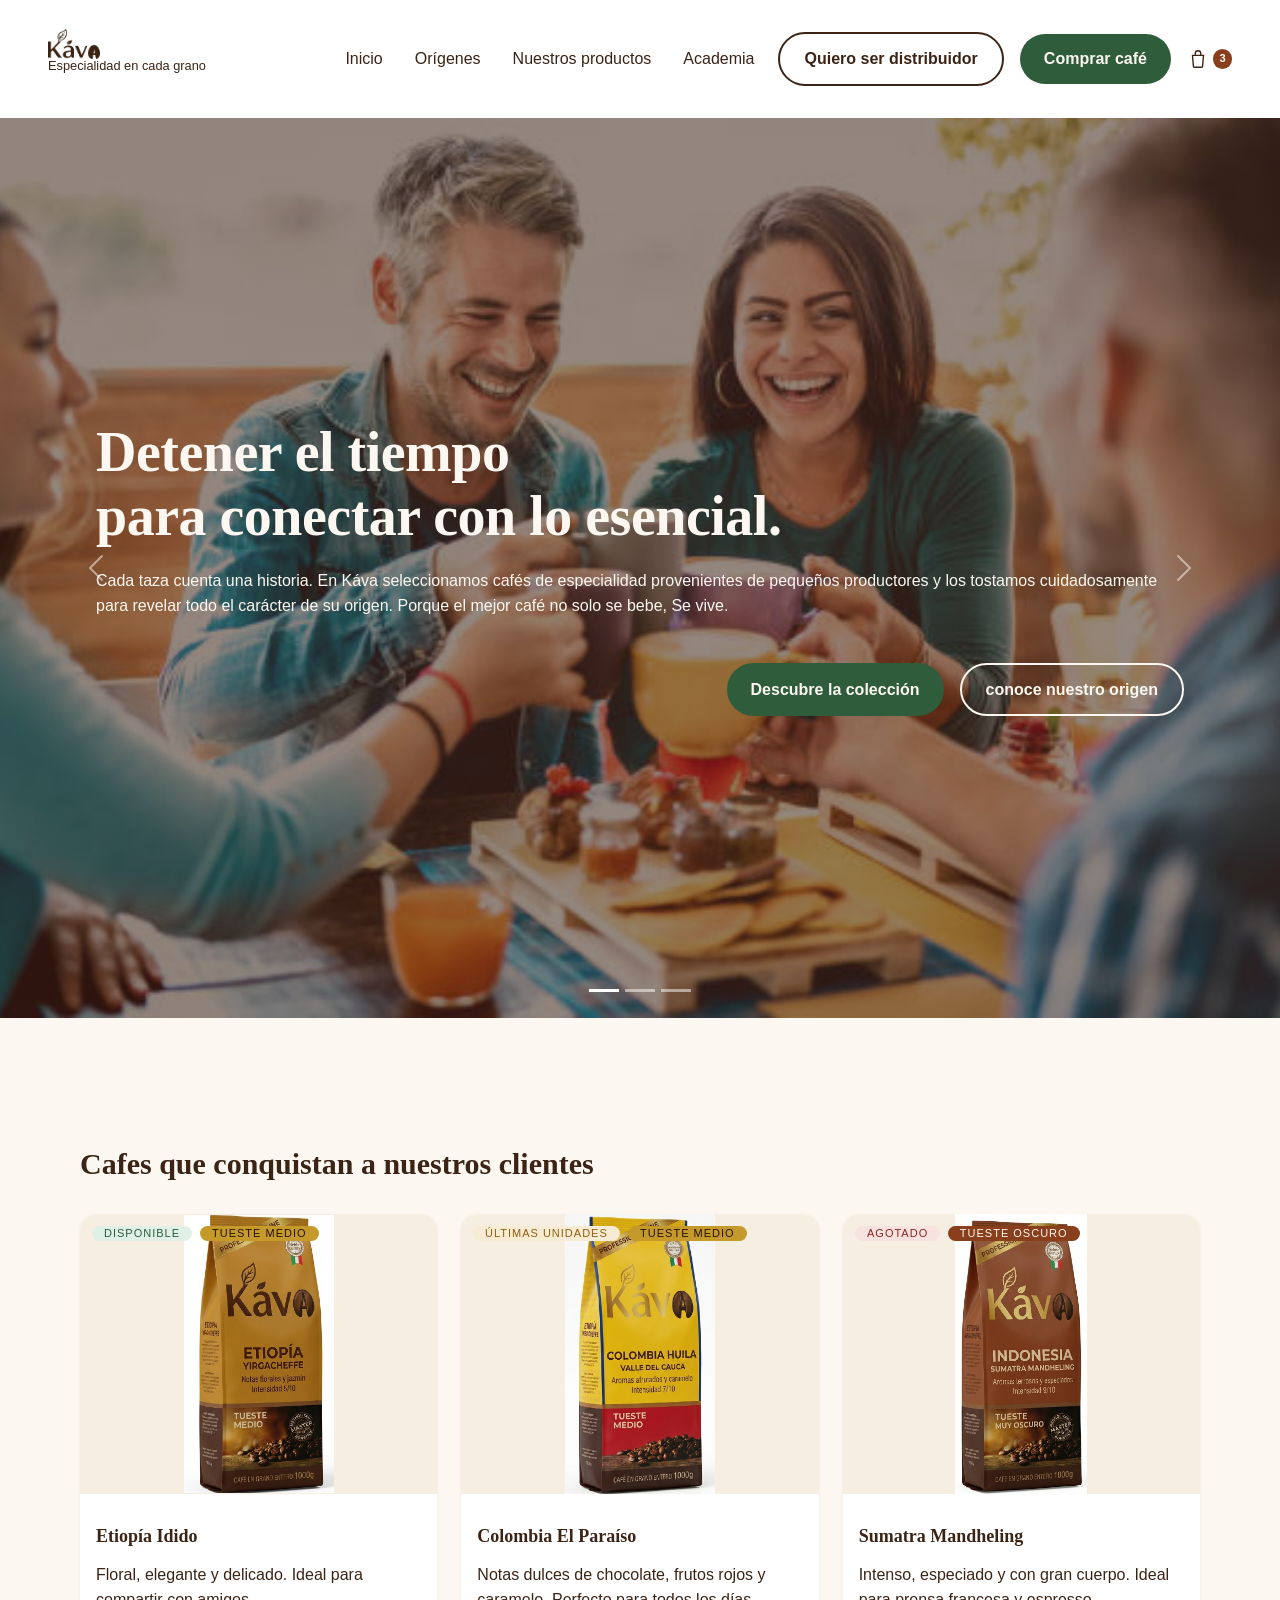
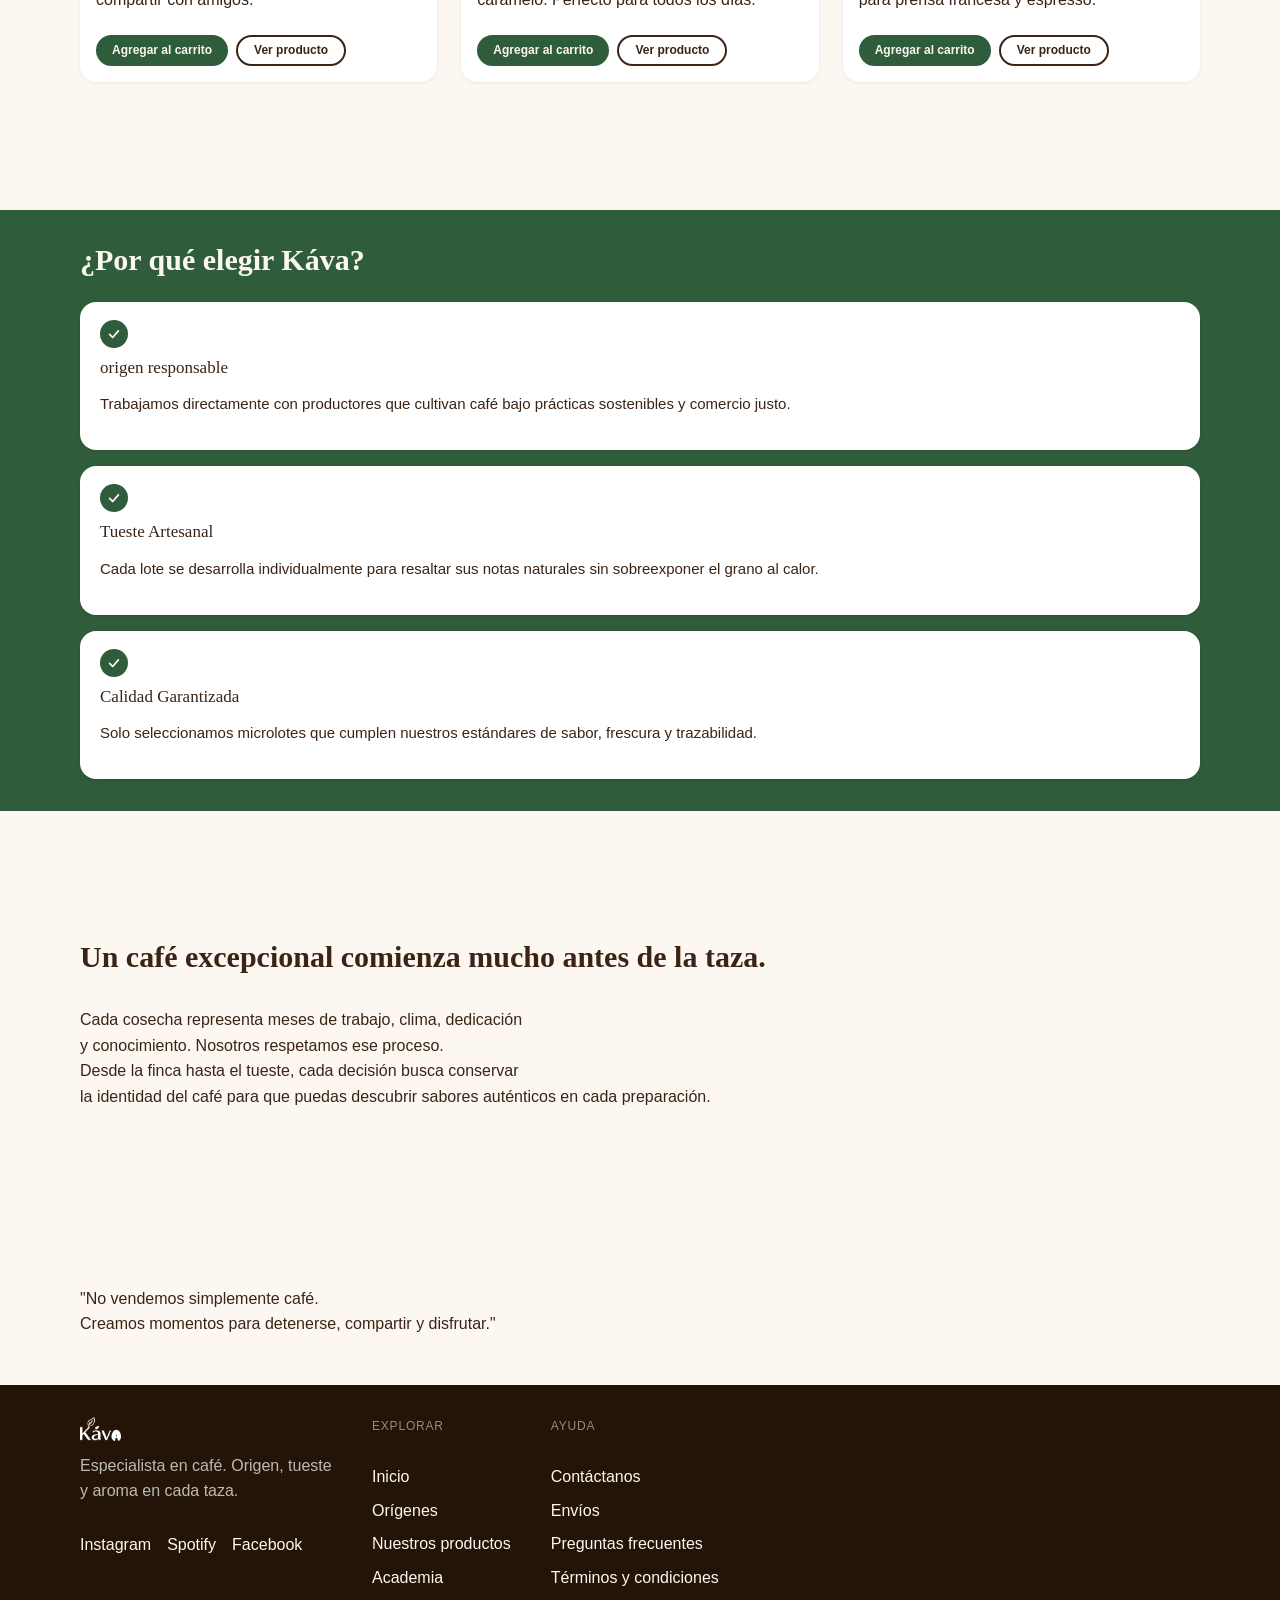
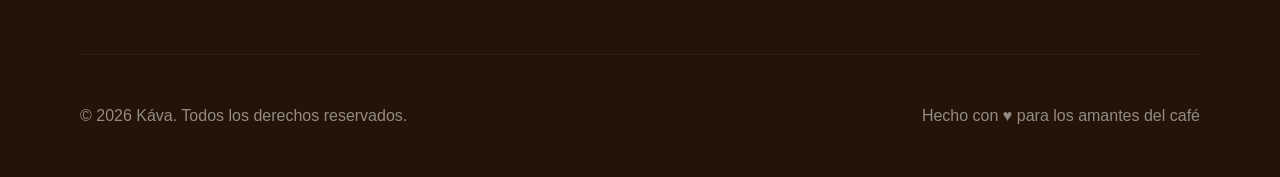
==== commit 656ee394: "Modulo 8: animaciones (transition, keyframes y AOS), SCSS avanzado (mixins parametrizados y extend)," ====
--- a/index.html
+++ b/index.html
@@ -11,6 +11,8 @@
     <link href="https://fonts.googleapis.com/css2?family=Fraunces:opsz,wght@9..144,300;9..144,400;9..144,600&family=Oswald:wght@400;500;600&family=Work+Sans:wght@400;500;600&display=swap" rel="stylesheet">
     <!-- Bootstrap: CSS CDN -->
     <link href="https://cdn.jsdelivr.net/npm/bootstrap@5.3.3/dist/css/bootstrap.min.css" rel="stylesheet">
+    <!-- AOS: libreria de animaciones al hacer scroll -->
+    <link href="https://cdn.jsdelivr.net/npm/aos@2.3.1/dist/aos.css" rel="stylesheet">
     <link rel="stylesheet" href="./css/style.css">
 </head>
 
@@ -152,10 +154,10 @@
     </main>
 
     <section class="destacados"> <!-- productos o info destacada -->
-        <h2 class="titulos-secciones"> Cafes que conquistan a nuestros clientes</h2>
+        <h2 class="titulos-secciones" data-aos="fade-up"> Cafes que conquistan a nuestros clientes</h2>
 
         <!-- Figma: mismo componente "Product Card" (node 16:41) que colecciones.html -->
-        <article class="producto-destacado card-producto">
+        <article class="producto-destacado card-producto" data-aos="fade-up" data-aos-delay="0">
             <figure class="card-producto__imagen">
                 <img src="./Assets/img/etiopia.png" alt="Bolsa de café Etiopía Idido de Káva">
                 <div class="card-badges">
@@ -174,7 +176,7 @@
             </div>
         </article>
 
-          <article class="producto-destacado card-producto">
+          <article class="producto-destacado card-producto" data-aos="fade-up" data-aos-delay="100">
             <figure class="card-producto__imagen">
                 <img src="./Assets/img/colombia.png" alt="Bolsa de café Colombia El Paraíso de Káva">
                 <div class="card-badges">
@@ -193,7 +195,7 @@
             </div>
         </article>
 
-          <article class="producto-destacado card-producto">
+          <article class="producto-destacado card-producto" data-aos="fade-up" data-aos-delay="200">
             <figure class="card-producto__imagen">
                 <img src="./Assets/img/indonesia.png" alt="Bolsa de café Sumatra Mandheling de Káva">
                 <div class="card-badges">
@@ -290,8 +292,8 @@
 
     <section class="xq-káva"> <!-- por qué elegir Káva -->
 
-        <h2 class="titulos-secciones"> ¿Por qué elegir Káva? </h2>
-    <article class="beneficio">
+        <h2 class="titulos-secciones" data-aos="fade-up"> ¿Por qué elegir Káva? </h2>
+    <article class="beneficio" data-aos="fade-up" data-aos-delay="0">
         <span class="beneficio__icono" aria-hidden="true">
             <svg width="14" height="14" viewBox="0 0 16 16" fill="none" xmlns="http://www.w3.org/2000/svg">
                 <path d="M3 8.5L6.5 12L13 4.5" stroke="currentColor" stroke-width="2" stroke-linecap="round" stroke-linejoin="round"/>
@@ -301,7 +303,7 @@
         <p> Trabajamos directamente con productores que cultivan café bajo prácticas sostenibles y comercio justo. </p>
     </article>
 
-    <article class="beneficio">
+    <article class="beneficio" data-aos="fade-up" data-aos-delay="100">
         <span class="beneficio__icono" aria-hidden="true">
             <svg width="14" height="14" viewBox="0 0 16 16" fill="none" xmlns="http://www.w3.org/2000/svg">
                 <path d="M3 8.5L6.5 12L13 4.5" stroke="currentColor" stroke-width="2" stroke-linecap="round" stroke-linejoin="round"/>
@@ -311,7 +313,7 @@
         <p> Cada lote se desarrolla individualmente para resaltar sus notas naturales sin sobreexponer el grano al calor. </p>
     </article>
 
-    <article class="beneficio">
+    <article class="beneficio" data-aos="fade-up" data-aos-delay="200">
         <span class="beneficio__icono" aria-hidden="true">
             <svg width="14" height="14" viewBox="0 0 16 16" fill="none" xmlns="http://www.w3.org/2000/svg">
                 <path d="M3 8.5L6.5 12L13 4.5" stroke="currentColor" stroke-width="2" stroke-linecap="round" stroke-linejoin="round"/>
@@ -325,7 +327,7 @@
         
     <section class="nuestra-filosofía"> <!-- nuestra filosofia de la empresa -->
 
-        <h2 class="titulos-secciones"> Un café excepcional comienza mucho antes de la taza.</h2>
+        <h2 class="titulos-secciones" data-aos="fade-up"> Un café excepcional comienza mucho antes de la taza.</h2>
         <p> Cada cosecha representa meses de trabajo, clima, dedicación <br>
             y conocimiento. Nosotros respetamos ese proceso.<br>
             Desde la finca hasta el tueste, cada decisión busca conservar <br>
@@ -334,7 +336,7 @@
 
     </section>
 
-    <section class="experiencia-káva"> <!-- experiencia de la empresa -->
+    <section class="experiencia-káva" data-aos="fade-up"> <!-- experiencia de la empresa -->
         <p> "No vendemos simplemente café. <br>
              Creamos momentos para detenerse, compartir y disfrutar."
         </p>
@@ -386,6 +388,15 @@
     </footer> 
     <!-- Bootstrap: JS bundle -->
     <script src="https://cdn.jsdelivr.net/npm/bootstrap@5.3.3/dist/js/bootstrap.bundle.min.js"></script>
+    <!-- AOS: libreria de animaciones al hacer scroll -->
+    <script src="https://cdn.jsdelivr.net/npm/aos@2.3.1/dist/aos.js"></script>
+    <script>
+        AOS.init({
+            duration: 600,
+            once: true,
+            offset: 80
+        });
+    </script>
 </body>
    
 </html>
--- a/css/style.css
+++ b/css/style.css
@@ -12,7 +12,41 @@
   flex-direction: column;
   gap: 1.5rem;
   padding: 2rem;
-  margin-bottom: 2rem;
+  margin-bottom: 3rem;
+}
+@media (min-width: 768px) {
+  .xq-káva,
+  .nuestra-filosofía,
+  .experiencia-káva,
+  .origenes,
+  .tipos-de-preparacion,
+  .coleccion-grupo,
+  .coleccion-final,
+  .formulario-contacto,
+  .galeria-origenes, .hero-content {
+    margin-bottom: 4.5rem;
+  }
+}
+@media (min-width: 1024px) {
+  .xq-káva,
+  .nuestra-filosofía,
+  .experiencia-káva,
+  .origenes,
+  .tipos-de-preparacion,
+  .coleccion-grupo,
+  .coleccion-final,
+  .formulario-contacto,
+  .galeria-origenes, .hero-content {
+    margin-bottom: 6rem;
+  }
+}
+
+.beneficio, .bloques-origenes, .card-producto {
+  transition: transform 0.25s ease-out, box-shadow 0.25s ease-out;
+}
+.beneficio:hover, .bloques-origenes:hover, .card-producto:hover {
+  transform: translateY(-6px);
+  box-shadow: 0 10px 24px rgba(36, 20, 7, 0.15);
 }
 
 * {
@@ -310,8 +344,19 @@
   justify-content: center;
 }
 .hero-content h1,
+.hero-content p,
+.hero-content .hero-botones {
+  animation: fadeInUp 0.8s ease-out both;
+}
+.hero-content h1 {
+  color: #fcf8f1;
+}
 .hero-content p {
   color: #fcf8f1;
+  animation-delay: 0.15s;
+}
+.hero-content .hero-botones {
+  animation-delay: 0.3s;
 }
 .hero-content.hero-productos {
   background-image: linear-gradient(rgba(59, 36, 21, 0.55), rgba(59, 36, 21, 0.55)), url("../Assets/img/hero-nuestros-productos.jpg");
@@ -363,7 +408,17 @@
 }
 
 #heroCarousel {
-  margin-bottom: 2rem;
+  margin-bottom: 3rem;
+}
+@media (min-width: 768px) {
+  #heroCarousel {
+    margin-bottom: 4.5rem;
+  }
+}
+@media (min-width: 1024px) {
+  #heroCarousel {
+    margin-bottom: 6rem;
+  }
 }
 
 .hero-botones {
@@ -381,6 +436,7 @@
   font-weight: 600;
   text-decoration: none;
   display: inline-block;
+  transition: background-color 0.2s ease, transform 0.2s ease;
   background-color: #2f5c3b;
   color: #fcf8f1;
   border: none;
@@ -392,6 +448,7 @@
 .cta-button-principal:active,
 .btn-primario:active {
   background-color: #241407;
+  transform: scale(0.97);
 }
 
 .cta-button-secundario,
@@ -402,6 +459,7 @@
   font-weight: 600;
   text-decoration: none;
   display: inline-block;
+  transition: background-color 0.2s ease, color 0.2s ease, transform 0.2s ease;
   background-color: transparent;
   color: #3b2415;
   border: 2px solid #3b2415;
@@ -415,6 +473,7 @@
 .btn-secundario:active {
   background-color: #241407;
   color: #fcf8f1;
+  transform: scale(0.97);
 }
 
 .card-producto {
@@ -607,12 +666,65 @@
   margin-bottom: 0;
 }
 
-.beneficio,
-.bloques-origenes {
+.beneficio {
   background-color: #ffffff;
   border: 1px solid #786e5c;
   border-radius: 16px;
   padding: 1.5rem;
+}
+
+.bloques-origenes {
+  background-color: #ffffff;
+  box-shadow: 0 4px 16px rgba(36, 20, 7, 0.1);
+  border-radius: 20px;
+  padding: 1.25rem;
+  display: flex;
+  flex-direction: column;
+  gap: 0.625rem;
+}
+.bloques-origenes h3 {
+  margin: 0;
+  font-family: "Fraunces", serif;
+  font-weight: 600;
+  font-size: 1.75rem;
+  line-height: 2.25rem;
+  letter-spacing: -0.2px;
+  text-align: center;
+}
+.bloques-origenes__fila {
+  display: flex;
+  flex-direction: column;
+  align-items: center;
+  gap: 1rem;
+}
+.bloques-origenes figure {
+  margin: 0;
+  width: 100%;
+  max-width: 233px;
+  flex-shrink: 0;
+}
+.bloques-origenes figure img {
+  display: block;
+  width: 100%;
+  height: 163px;
+  object-fit: cover;
+  border-radius: 22px;
+}
+.bloques-origenes p {
+  margin: 0;
+  font-family: "Work Sans", sans-serif;
+  font-size: 1rem;
+  line-height: 1.5rem;
+}
+@media (min-width: 768px) {
+  .bloques-origenes__fila {
+    flex-direction: row;
+    align-items: center;
+    gap: 1.5rem;
+  }
+  .bloques-origenes figure {
+    width: 233px;
+  }
 }
 
 .destacados {
@@ -621,7 +733,17 @@
   grid-template-areas: "titulo" "card1" "card2" "card3";
   gap: 1.5rem;
   padding: 2rem;
-  margin-bottom: 2rem;
+  margin-bottom: 3rem;
+}
+@media (min-width: 768px) {
+  .destacados {
+    margin-bottom: 4.5rem;
+  }
+}
+@media (min-width: 1024px) {
+  .destacados {
+    margin-bottom: 6rem;
+  }
 }
 .destacados h2 {
   grid-area: titulo;
@@ -681,7 +803,17 @@
   align-items: center;
   gap: 2rem;
   padding: 2rem;
-  margin-bottom: 2rem;
+  margin-bottom: 3rem;
+}
+@media (min-width: 768px) {
+  .presentacion-contacto {
+    margin-bottom: 4.5rem;
+  }
+}
+@media (min-width: 1024px) {
+  .presentacion-contacto {
+    margin-bottom: 6rem;
+  }
 }
 .presentacion-contacto figure,
 .presentacion-contacto p {
@@ -708,12 +840,22 @@
   justify-content: center;
   gap: 2rem;
   padding: 2.5rem 2rem;
-  margin-bottom: 2rem;
   background-image: linear-gradient(rgba(59, 36, 21, 0.5), rgba(59, 36, 21, 0.5)), url("../Assets/img/hero-distribuidor-granos.jpg");
   background-size: cover;
   background-position: center;
   background-repeat: no-repeat;
   min-height: 100vh;
+  margin-bottom: 3rem;
+}
+@media (min-width: 768px) {
+  .distribuidor-hero {
+    margin-bottom: 4.5rem;
+  }
+}
+@media (min-width: 1024px) {
+  .distribuidor-hero {
+    margin-bottom: 6rem;
+  }
 }
 .distribuidor-hero__contenido {
   flex: 1;
@@ -746,10 +888,20 @@
   align-items: center;
   gap: 0.75rem;
   padding: 2.5rem 2rem;
-  margin-bottom: 2rem;
   border-radius: 40px;
   background-color: #2f5c3b;
   text-align: center;
+  margin-bottom: 3rem;
+}
+@media (min-width: 768px) {
+  .distribuidor-banner {
+    margin-bottom: 4.5rem;
+  }
+}
+@media (min-width: 1024px) {
+  .distribuidor-banner {
+    margin-bottom: 6rem;
+  }
 }
 .distribuidor-banner__texto, .distribuidor-banner__destacado {
   color: #fcf8f1;
@@ -875,7 +1027,17 @@
 
 .filtro-productos {
   padding: 2rem;
-  margin-bottom: 2rem;
+  margin-bottom: 3rem;
+}
+@media (min-width: 768px) {
+  .filtro-productos {
+    margin-bottom: 4.5rem;
+  }
+}
+@media (min-width: 1024px) {
+  .filtro-productos {
+    margin-bottom: 6rem;
+  }
 }
 .filtro-productos h2 {
   font-size: 1rem;
@@ -993,4 +1155,15 @@
   min-width: 0;
 }
 
+@keyframes fadeInUp {
+  from {
+    opacity: 0;
+    transform: translateY(20px);
+  }
+  to {
+    opacity: 1;
+    transform: translateY(0);
+  }
+}
+
 /*# sourceMappingURL=style.css.map */
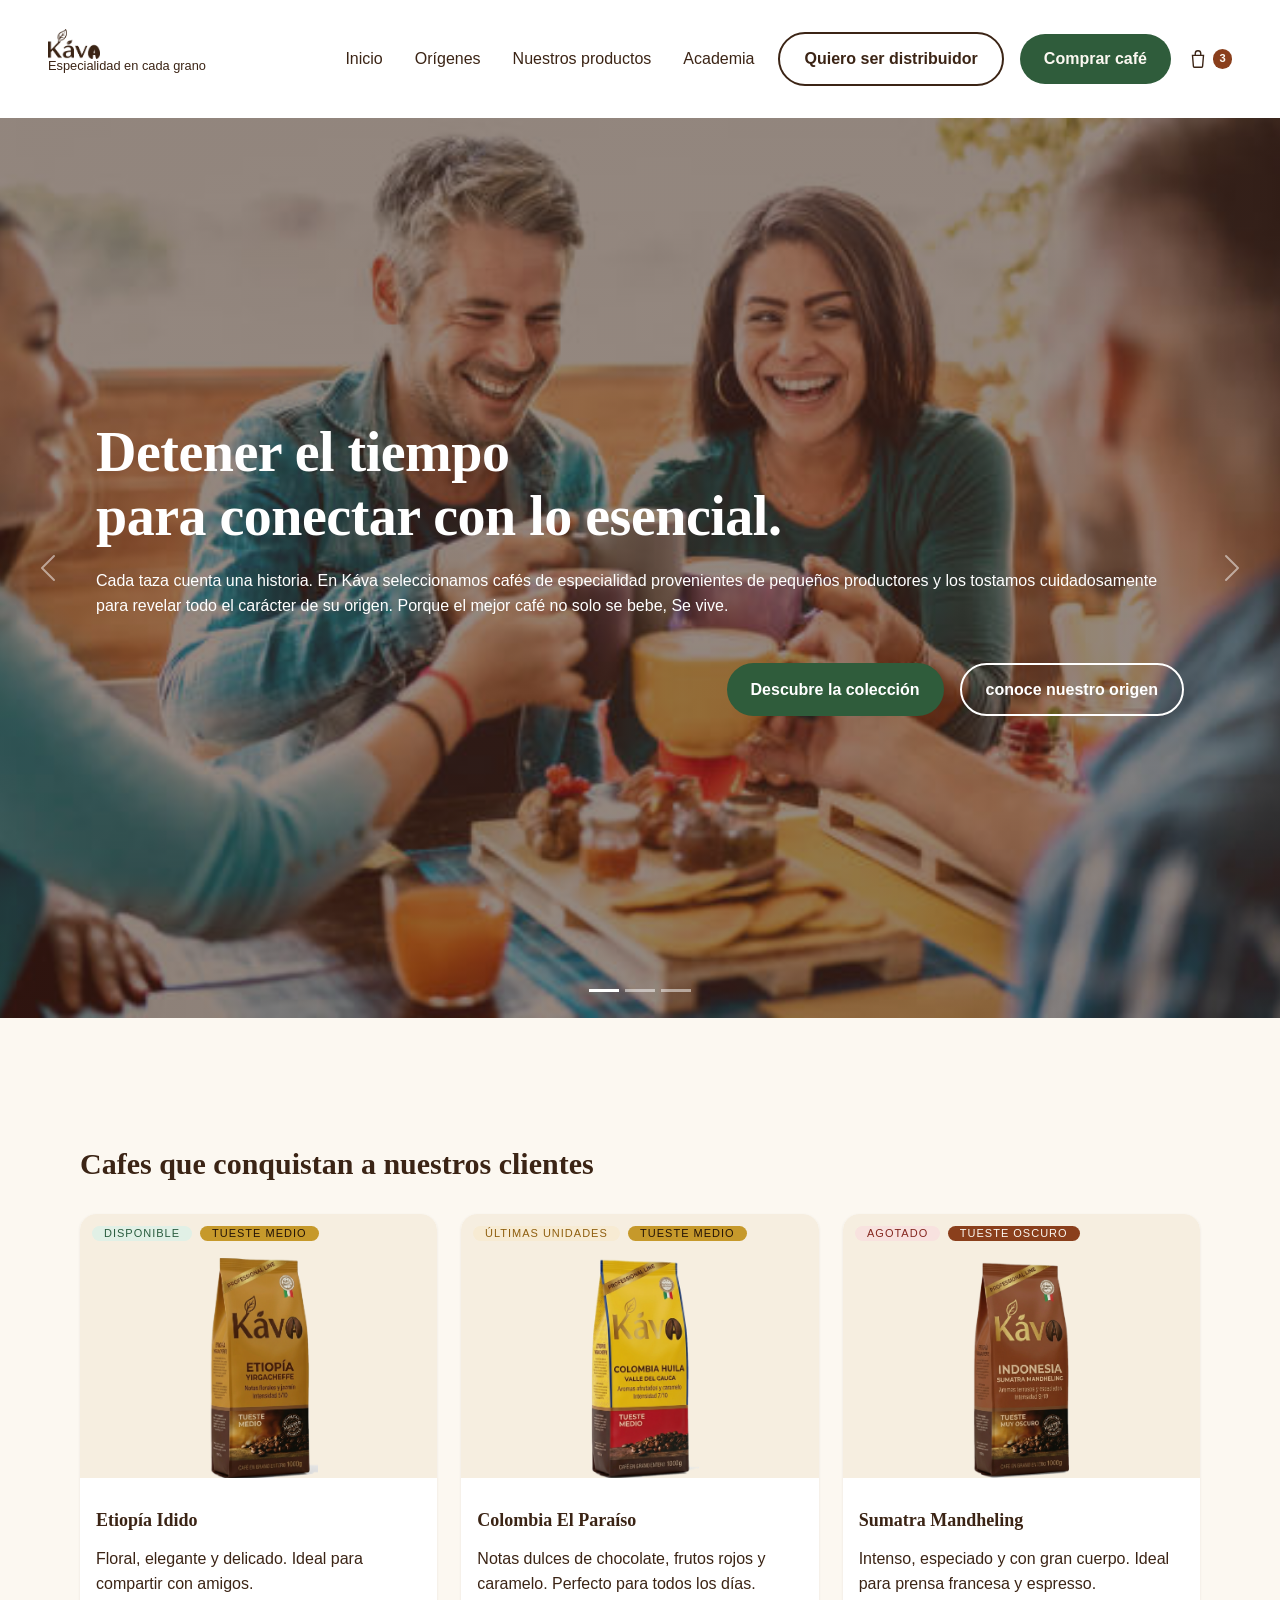
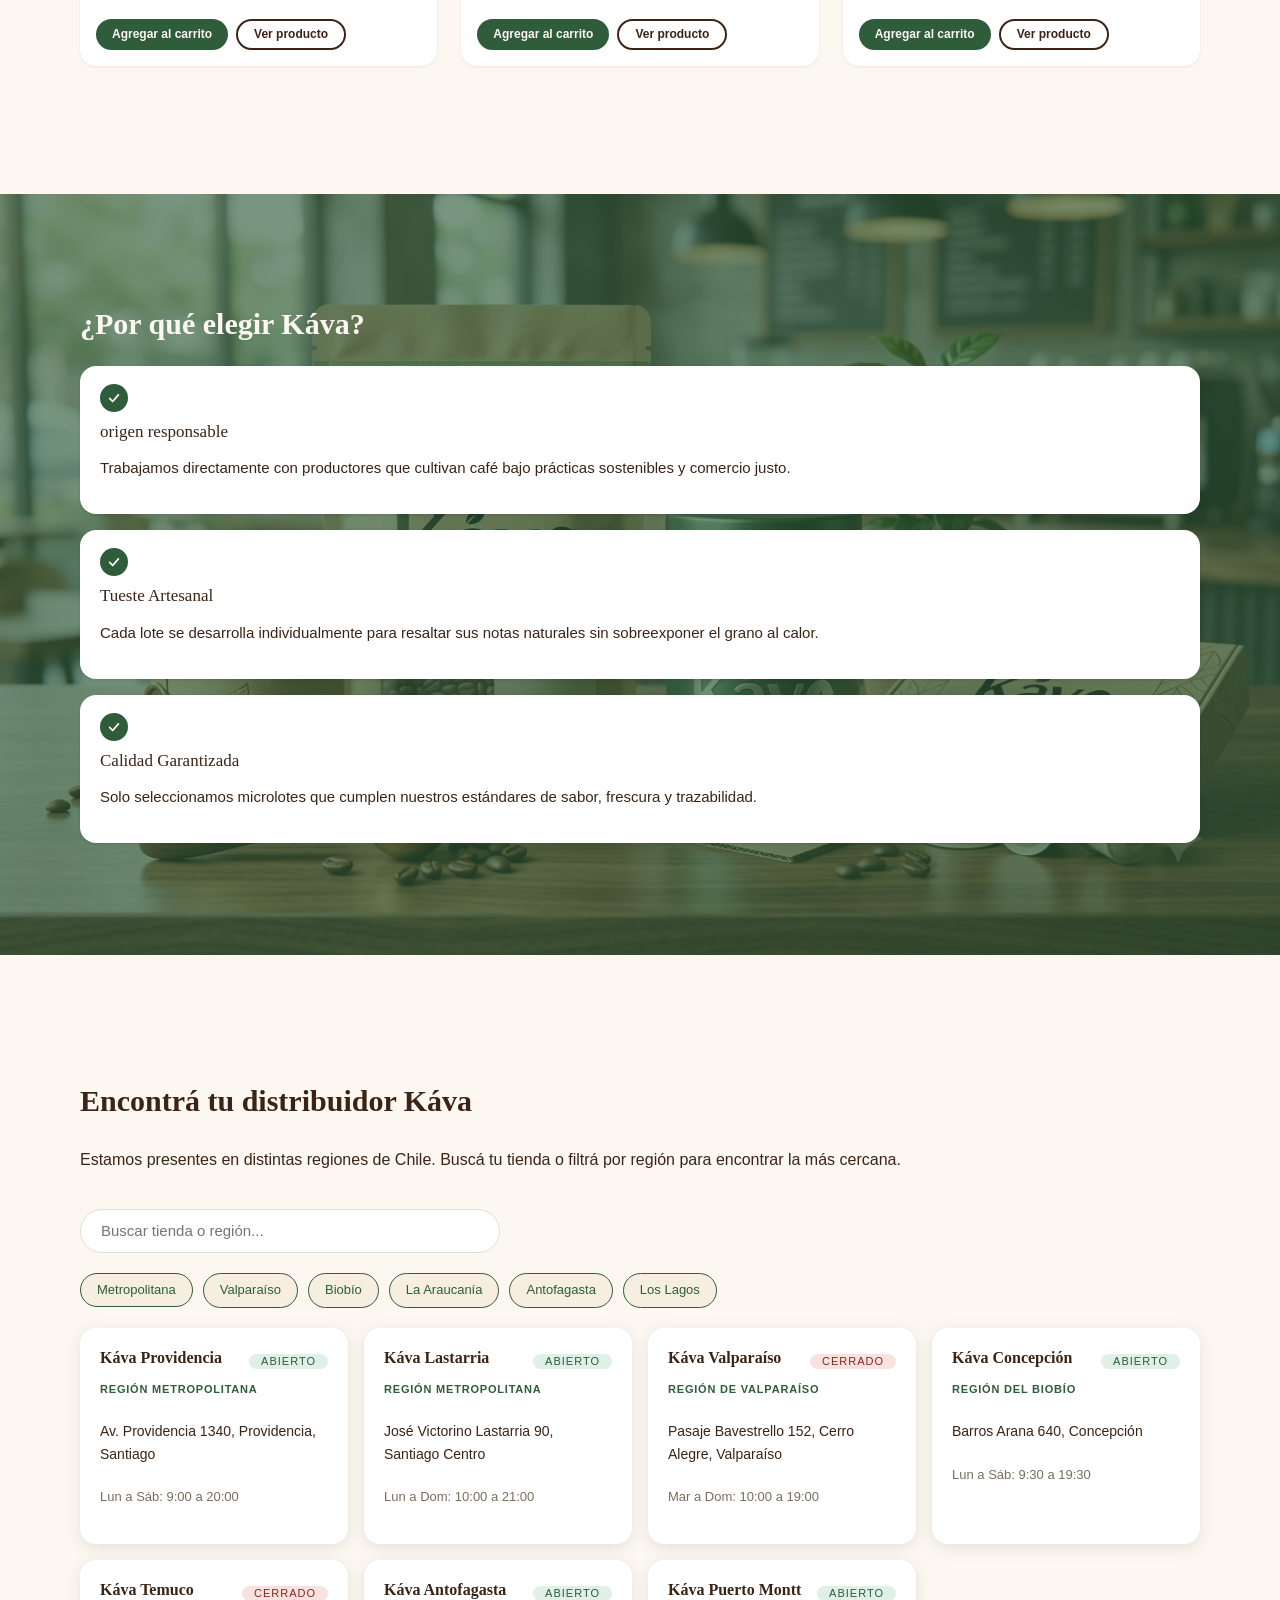
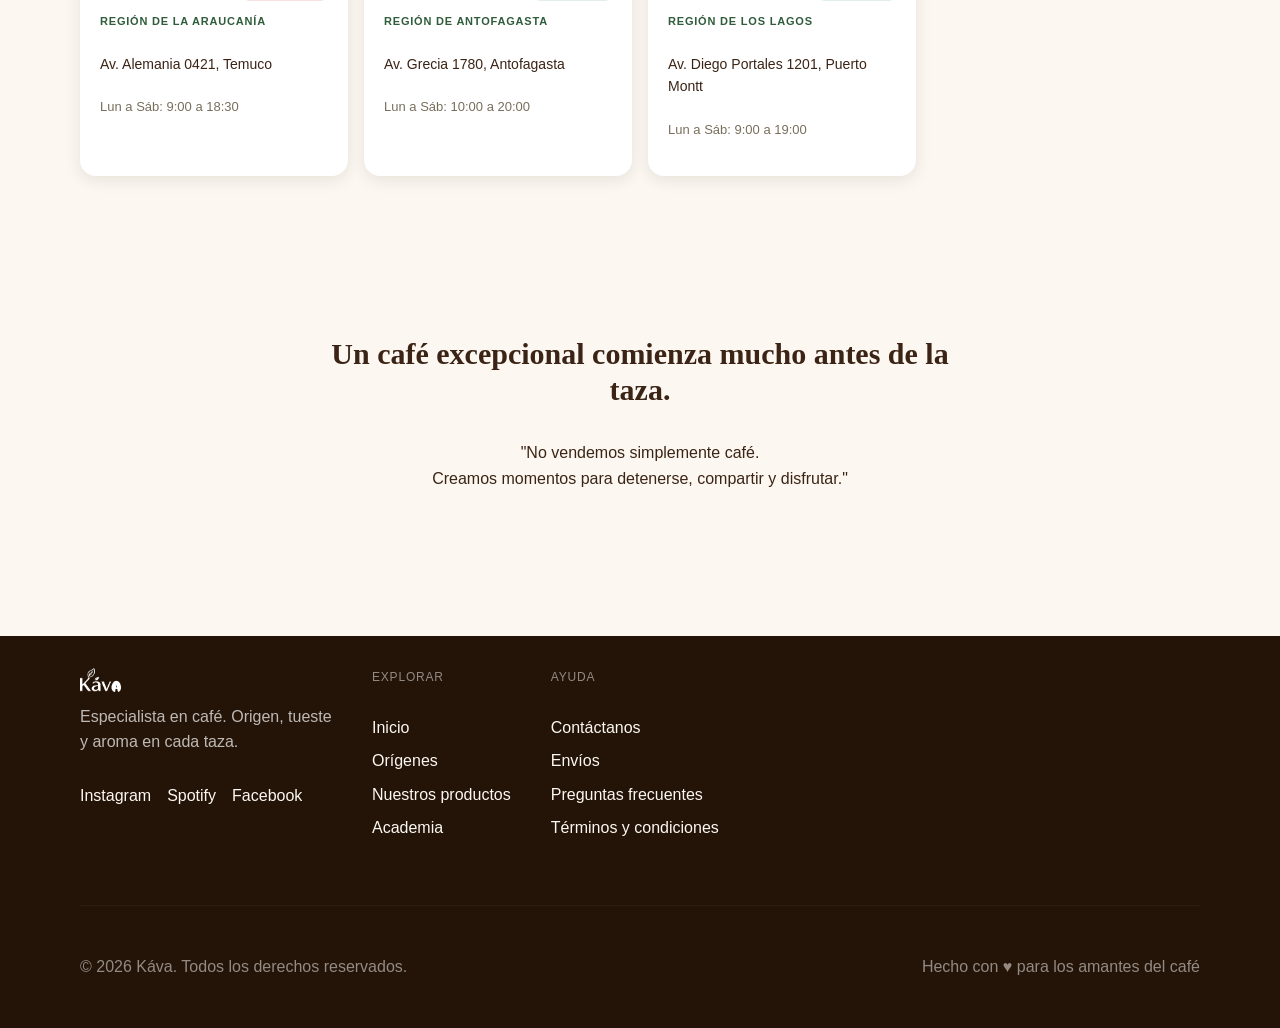
==== commit 521f4d42: "modulo 9 listo" ====
--- a/index.html
+++ b/index.html
@@ -5,7 +5,9 @@
 <head>
     <meta charset="UTF-8">
     <meta name="viewport" content="width=device-width, initial-scale=1.0">
-    <title>Káva | Especialidad en cada grano</title>
+    <title>Káva | Café de Especialidad de Origen Único, Tostado Artesanal</title>
+    <meta name="description" content="Café de especialidad de pequeños productores, tostado artesanalmente en microlotes. Descubrí los orígenes, la colección completa y comprá café online con Káva.">
+    <meta name="keywords" content="café de especialidad, café artesanal, tueste artesanal, café de origen, comprar café online, Káva">
     <link rel="preconnect" href="https://fonts.googleapis.com">
     <link rel="preconnect" href="https://fonts.gstatic.com" crossorigin>
     <link href="https://fonts.googleapis.com/css2?family=Fraunces:opsz,wght@9..144,300;9..144,400;9..144,600&family=Oswald:wght@400;500;600&family=Work+Sans:wght@400;500;600&display=swap" rel="stylesheet">
@@ -101,7 +103,7 @@
                 <!-- Slide 2: imagen 1 (brindis cenital). TODO: contenido propio más adelante -->
                 <div class="carousel-item">
                     <div class="hero-content hero-home hero-home--2">
-                        <h1 class="hero-home__titulo"> Detener el tiempo <br> para conectar con lo esencial. </h1>
+                        <h2 class="hero-home__titulo"> Detener el tiempo <br> para conectar con lo esencial. </h2>
 
                         <p>
                             Cada taza cuenta una historia.
@@ -121,7 +123,7 @@
                 <!-- Slide 3: TODO — falta la imagen 3 (laptop + café), usa la 1 de relleno -->
                 <div class="carousel-item">
                     <div class="hero-content hero-home hero-home--3">
-                        <h1 class="hero-home__titulo"> Detener el tiempo <br> para conectar con lo esencial. </h1>
+                        <h2 class="hero-home__titulo"> Detener el tiempo <br> para conectar con lo esencial. </h2>
 
                         <p>
                             Cada taza cuenta una historia.
@@ -324,22 +326,130 @@
     </article>
 
     </section>
-        
-    <section class="nuestra-filosofía"> <!-- nuestra filosofia de la empresa -->
-
-        <h2 class="titulos-secciones" data-aos="fade-up"> Un café excepcional comienza mucho antes de la taza.</h2>
-        <p> Cada cosecha representa meses de trabajo, clima, dedicación <br>
-            y conocimiento. Nosotros respetamos ese proceso.<br>
-            Desde la finca hasta el tueste, cada decisión busca conservar <br>
-            la identidad del café para que puedas descubrir sabores auténticos en cada preparación.
-          </p>
+
+    <section class="distribuidores"> <!-- buscador de distribuidores/tiendas Káva en Chile -->
+
+        <h2 class="titulos-secciones" data-aos="fade-up">Encontrá tu distribuidor Káva</h2>
+        <p data-aos="fade-up">Estamos presentes en distintas regiones de Chile. Buscá tu tienda o filtrá por región para encontrar la más cercana.</p>
+
+        <div class="distribuidores__buscador" data-aos="fade-up">
+            <label for="buscar-distribuidor" class="visually-hidden">Buscar tienda o región</label>
+            <!-- HTML nativo: el atributo "list" conecta el input con el datalist
+                 de abajo y el navegador arma el autocompletado solo, sin JS. -->
+            <input type="search" id="buscar-distribuidor" name="buscar-distribuidor" list="lista-distribuidores" placeholder="Buscar tienda o región...">
+            <datalist id="lista-distribuidores">
+                <option value="Káva Providencia">
+                <option value="Káva Lastarria">
+                <option value="Káva Valparaíso">
+                <option value="Káva Concepción">
+                <option value="Káva Temuco">
+                <option value="Káva Antofagasta">
+                <option value="Káva Puerto Montt">
+                <option value="Región Metropolitana">
+                <option value="Región de Valparaíso">
+                <option value="Región del Biobío">
+                <option value="Región de La Araucanía">
+                <option value="Región de Antofagasta">
+                <option value="Región de Los Lagos">
+            </datalist>
+        </div>
+
+        <!-- Filtro por región: son anclas que llevan directo a cada grupo de
+             abajo (sin JS), así se puede ir a la región más cercana rápido. -->
+        <nav class="distribuidores__filtros" aria-label="Filtrar por región" data-aos="fade-up">
+            <a href="#region-metropolitana" class="chip-filtro">Metropolitana</a>
+            <a href="#region-valparaiso" class="chip-filtro">Valparaíso</a>
+            <a href="#region-biobio" class="chip-filtro">Biobío</a>
+            <a href="#region-araucania" class="chip-filtro">La Araucanía</a>
+            <a href="#region-antofagasta" class="chip-filtro">Antofagasta</a>
+            <a href="#region-los-lagos" class="chip-filtro">Los Lagos</a>
+        </nav>
+
+        <!-- Sin mapa, todas las tiendas van en una sola grilla: 4 tarjetas
+             arriba y 3 abajo. Cada tarjeta indica su región (ya no hay un
+             título de grupo por región), y las anclas de los chips de
+             arriba apuntan directo a la primera tarjeta de cada una. -->
+        <div class="distribuidores__grid" data-aos="fade-up">
+            <article class="card-distribuidor" id="region-metropolitana">
+                <div class="card-distribuidor__header">
+                    <h4>Káva Providencia</h4>
+                    <span class="badge badge--success">Abierto</span>
+                </div>
+                <p class="card-distribuidor__region">Región Metropolitana</p>
+                <p class="card-distribuidor__direccion">Av. Providencia 1340, Providencia, Santiago</p>
+                <p class="card-distribuidor__horario">Lun a Sáb: 9:00 a 20:00</p>
+            </article>
+
+            <article class="card-distribuidor">
+                <div class="card-distribuidor__header">
+                    <h4>Káva Lastarria</h4>
+                    <span class="badge badge--success">Abierto</span>
+                </div>
+                <p class="card-distribuidor__region">Región Metropolitana</p>
+                <p class="card-distribuidor__direccion">José Victorino Lastarria 90, Santiago Centro</p>
+                <p class="card-distribuidor__horario">Lun a Dom: 10:00 a 21:00</p>
+            </article>
+
+            <article class="card-distribuidor" id="region-valparaiso">
+                <div class="card-distribuidor__header">
+                    <h4>Káva Valparaíso</h4>
+                    <span class="badge badge--error">Cerrado</span>
+                </div>
+                <p class="card-distribuidor__region">Región de Valparaíso</p>
+                <p class="card-distribuidor__direccion">Pasaje Bavestrello 152, Cerro Alegre, Valparaíso</p>
+                <p class="card-distribuidor__horario">Mar a Dom: 10:00 a 19:00</p>
+            </article>
+
+            <article class="card-distribuidor" id="region-biobio">
+                <div class="card-distribuidor__header">
+                    <h4>Káva Concepción</h4>
+                    <span class="badge badge--success">Abierto</span>
+                </div>
+                <p class="card-distribuidor__region">Región del Biobío</p>
+                <p class="card-distribuidor__direccion">Barros Arana 640, Concepción</p>
+                <p class="card-distribuidor__horario">Lun a Sáb: 9:30 a 19:30</p>
+            </article>
+
+            <article class="card-distribuidor" id="region-araucania">
+                <div class="card-distribuidor__header">
+                    <h4>Káva Temuco</h4>
+                    <span class="badge badge--error">Cerrado</span>
+                </div>
+                <p class="card-distribuidor__region">Región de La Araucanía</p>
+                <p class="card-distribuidor__direccion">Av. Alemania 0421, Temuco</p>
+                <p class="card-distribuidor__horario">Lun a Sáb: 9:00 a 18:30</p>
+            </article>
+
+            <article class="card-distribuidor" id="region-antofagasta">
+                <div class="card-distribuidor__header">
+                    <h4>Káva Antofagasta</h4>
+                    <span class="badge badge--success">Abierto</span>
+                </div>
+                <p class="card-distribuidor__region">Región de Antofagasta</p>
+                <p class="card-distribuidor__direccion">Av. Grecia 1780, Antofagasta</p>
+                <p class="card-distribuidor__horario">Lun a Sáb: 10:00 a 20:00</p>
+            </article>
+
+            <article class="card-distribuidor" id="region-los-lagos">
+                <div class="card-distribuidor__header">
+                    <h4>Káva Puerto Montt</h4>
+                    <span class="badge badge--success">Abierto</span>
+                </div>
+                <p class="card-distribuidor__region">Región de Los Lagos</p>
+                <p class="card-distribuidor__direccion">Av. Diego Portales 1201, Puerto Montt</p>
+                <p class="card-distribuidor__horario">Lun a Sáb: 9:00 a 19:00</p>
+            </article>
+        </div>
 
     </section>
 
-    <section class="experiencia-káva" data-aos="fade-up"> <!-- experiencia de la empresa -->
+    <section class="nuestra-filosofía" data-aos="fade-up"> <!-- nuestra filosofia + experiencia de la empresa, juntas en un mismo contenedor centrado -->
+
+        <h2 class="titulos-secciones"> Un café excepcional comienza mucho antes de la taza.</h2>
         <p> "No vendemos simplemente café. <br>
              Creamos momentos para detenerse, compartir y disfrutar."
         </p>
+
     </section>
 
     <footer> <!-- pie de pagina -->
--- a/css/style.css
+++ b/css/style.css
@@ -1,8 +1,9 @@
 @charset "UTF-8";
 .xq-káva,
 .nuestra-filosofía,
-.experiencia-káva,
+.distribuidores,
 .origenes,
+.compromiso-ambiental,
 .tipos-de-preparacion,
 .coleccion-grupo,
 .coleccion-final,
@@ -17,8 +18,9 @@
 @media (min-width: 768px) {
   .xq-káva,
   .nuestra-filosofía,
-  .experiencia-káva,
+  .distribuidores,
   .origenes,
+  .compromiso-ambiental,
   .tipos-de-preparacion,
   .coleccion-grupo,
   .coleccion-final,
@@ -30,8 +32,9 @@
 @media (min-width: 1024px) {
   .xq-káva,
   .nuestra-filosofía,
-  .experiencia-káva,
+  .distribuidores,
   .origenes,
+  .compromiso-ambiental,
   .tipos-de-preparacion,
   .coleccion-grupo,
   .coleccion-final,
@@ -41,10 +44,10 @@
   }
 }
 
-.beneficio, .bloques-origenes, .card-producto {
+.beneficio, .card-distribuidor, .card-producto {
   transition: transform 0.25s ease-out, box-shadow 0.25s ease-out;
 }
-.beneficio:hover, .bloques-origenes:hover, .card-producto:hover {
+.beneficio:hover, .card-distribuidor:hover, .card-producto:hover {
   transform: translateY(-6px);
   box-shadow: 0 10px 24px rgba(36, 20, 7, 0.15);
 }
@@ -335,7 +338,7 @@
 }
 
 .hero-content {
-  background-image: linear-gradient(rgba(59, 36, 21, 0.55), rgba(59, 36, 21, 0.55)), url("../Assets/img/hero.jpg");
+  background-image: linear-gradient(rgba(59, 36, 21, 0.55), rgba(59, 36, 21, 0.55)), url("../Assets/img/hero-cafe-molido.jpg");
   background-size: cover;
   background-position: center;
   background-repeat: no-repeat;
@@ -343,6 +346,7 @@
   min-height: 100vh;
   justify-content: center;
 }
+.hero-content .hero-home__etiqueta,
 .hero-content h1,
 .hero-content p,
 .hero-content .hero-botones {
@@ -350,16 +354,23 @@
 }
 .hero-content h1 {
   color: #fcf8f1;
+  font-size: 3.5rem;
+  line-height: 4rem;
+  letter-spacing: -0.5px;
+  animation-delay: 0.1s;
 }
 .hero-content p {
   color: #fcf8f1;
-  animation-delay: 0.15s;
+  animation-delay: 0.25s;
 }
 .hero-content .hero-botones {
-  animation-delay: 0.3s;
+  animation-delay: 0.4s;
 }
 .hero-content.hero-productos {
   background-image: linear-gradient(rgba(59, 36, 21, 0.55), rgba(59, 36, 21, 0.55)), url("../Assets/img/hero-nuestros-productos.jpg");
+}
+.hero-content.hero-origenes {
+  background-image: linear-gradient(rgba(59, 36, 21, 0.55), rgba(59, 36, 21, 0.55)), url("../Assets/img/hero-origenes.jpg");
 }
 .hero-content .cta-button-secundario {
   color: #fcf8f1;
@@ -386,6 +397,15 @@
   font-size: 3.5rem;
   line-height: 4rem;
   letter-spacing: -0.5px;
+}
+
+.hero-home__etiqueta {
+  font-family: "Oswald", sans-serif;
+  text-transform: uppercase;
+  letter-spacing: 0.1rem;
+  font-size: 0.875rem;
+  font-weight: 600;
+  margin: 0 0 0.5rem;
 }
 
 .hero-home {
@@ -394,6 +414,20 @@
   gap: 0.75rem;
   margin-bottom: 0;
 }
+.hero-home .hero-home__titulo,
+.hero-home p {
+  color: #ffffff;
+}
+.hero-home .hero-home__etiqueta {
+  color: #afcba0;
+}
+.hero-home .cta-button-principal,
+.hero-home .cta-button-secundario {
+  color: #ffffff;
+}
+.hero-home .cta-button-secundario {
+  border-color: #ffffff;
+}
 .hero-home .hero-botones {
   margin-top: 1rem;
 }
@@ -418,6 +452,22 @@
 @media (min-width: 1024px) {
   #heroCarousel {
     margin-bottom: 6rem;
+  }
+}
+#heroCarousel .carousel-control-prev,
+#heroCarousel .carousel-control-next {
+  width: 3.5rem;
+}
+@media (min-width: 768px) {
+  #heroCarousel .carousel-control-prev,
+  #heroCarousel .carousel-control-next {
+    width: 5rem;
+  }
+}
+@media (min-width: 1024px) {
+  #heroCarousel .carousel-control-prev,
+  #heroCarousel .carousel-control-next {
+    width: 6rem;
   }
 }
 
@@ -426,6 +476,10 @@
   flex-wrap: wrap;
   justify-content: flex-end;
   gap: 1rem;
+}
+
+.hero-content--pegado {
+  margin-bottom: 0;
 }
 
 .cta-button-principal,
@@ -485,11 +539,12 @@
 .card-producto__imagen {
   position: relative;
   background-color: #f6eee0;
+  padding-top: 2.75rem;
 }
 .card-producto__imagen img {
   display: block;
-  width: 150px;
-  height: 280px;
+  width: 120px;
+  height: 220px;
   object-fit: contain;
   margin: 0 auto;
 }
@@ -596,14 +651,15 @@
 
 .badge--sage {
   background-color: #afcba0;
-  color: #2f5c3b;
+  color: #241407;
 }
 
 @media (min-width: 768px) {
   .xq-káva,
   .nuestra-filosofía,
-  .experiencia-káva,
+  .distribuidores,
   .origenes,
+  .compromiso-ambiental,
   .tipos-de-preparacion,
   .coleccion-grupo,
   .coleccion-final,
@@ -616,8 +672,9 @@
 @media (min-width: 1024px) {
   .xq-káva,
   .nuestra-filosofía,
-  .experiencia-káva,
+  .distribuidores,
   .origenes,
+  .compromiso-ambiental,
   .tipos-de-preparacion,
   .coleccion-grupo,
   .coleccion-final,
@@ -628,9 +685,37 @@
   }
 }
 
+.nuestra-filosofía {
+  align-items: center;
+  text-align: center;
+}
+.nuestra-filosofía .titulos-secciones,
+.nuestra-filosofía p {
+  max-width: 42rem;
+}
+
 .xq-káva {
   background-color: #2f5c3b;
+  background-image: linear-gradient(rgba(47, 92, 59, 0.65), rgba(47, 92, 59, 0.65)), url("../Assets/img/xq-kava-productos-sostenibles.jpg");
+  background-size: cover;
+  background-position: center;
+  background-repeat: no-repeat;
   gap: 1rem;
+  justify-content: center;
+  padding-top: 4rem;
+  padding-bottom: 4rem;
+}
+@media (min-width: 768px) {
+  .xq-káva {
+    padding-top: 5.5rem;
+    padding-bottom: 5.5rem;
+  }
+}
+@media (min-width: 1024px) {
+  .xq-káva {
+    padding-top: 7rem;
+    padding-bottom: 7rem;
+  }
 }
 .xq-káva .titulos-secciones {
   color: #fcf8f1;
@@ -662,10 +747,6 @@
   margin-bottom: 0.25rem;
 }
 
-.experiencia-káva {
-  margin-bottom: 0;
-}
-
 .beneficio {
   background-color: #ffffff;
   border: 1px solid #786e5c;
@@ -673,57 +754,112 @@
   padding: 1.5rem;
 }
 
-.bloques-origenes {
+.timeline-origenes {
+  position: relative;
+  display: flex;
+  flex-direction: column;
+  gap: 2rem;
+}
+.timeline-origenes::before {
+  content: "";
+  position: absolute;
+  top: 0;
+  bottom: 0;
+  left: 1.375rem;
+  width: 2px;
+  background-color: #e2ddd4;
+}
+@media (min-width: 768px) {
+  .timeline-origenes::before {
+    left: 50%;
+    transform: translateX(-50%);
+  }
+}
+
+.timeline-origenes__item {
+  position: relative;
+  display: grid;
+  grid-template-columns: 2.75rem 1fr;
+  column-gap: 1.25rem;
+  align-items: start;
+}
+@media (min-width: 768px) {
+  .timeline-origenes__item {
+    grid-template-columns: 1fr 2.75rem 1fr;
+    column-gap: 2rem;
+  }
+}
+
+.timeline-origenes__marcador {
+  position: relative;
+  z-index: 1;
+  grid-column: 1;
+  width: 2.75rem;
+  height: 2.75rem;
+  border-radius: 50%;
   background-color: #ffffff;
-  box-shadow: 0 4px 16px rgba(36, 20, 7, 0.1);
+  border: 2px solid #2f5c3b;
+  color: #2f5c3b;
+  font-family: "Oswald", sans-serif;
+  font-weight: 600;
+  font-size: 0.9375rem;
+  display: flex;
+  align-items: center;
+  justify-content: center;
+}
+@media (min-width: 768px) {
+  .timeline-origenes__marcador {
+    grid-column: 2;
+  }
+}
+
+.timeline-origenes__contenido {
+  grid-column: 2;
+  background-color: #ffffff;
+  box-shadow: 0 4px 16px rgba(36, 20, 7, 0.15);
   border-radius: 20px;
-  padding: 1.25rem;
-  display: flex;
-  flex-direction: column;
-  gap: 0.625rem;
-}
-.bloques-origenes h3 {
+  padding: 1.25rem 1.5rem;
+  display: flex;
+  flex-direction: column;
+  gap: 0.5rem;
+}
+.timeline-origenes__contenido h3 {
   margin: 0;
   font-family: "Fraunces", serif;
   font-weight: 600;
-  font-size: 1.75rem;
-  line-height: 2.25rem;
+  font-size: 1.375rem;
   letter-spacing: -0.2px;
-  text-align: center;
-}
-.bloques-origenes__fila {
-  display: flex;
-  flex-direction: column;
-  align-items: center;
-  gap: 1rem;
-}
-.bloques-origenes figure {
-  margin: 0;
-  width: 100%;
-  max-width: 233px;
-  flex-shrink: 0;
-}
-.bloques-origenes figure img {
-  display: block;
-  width: 100%;
-  height: 163px;
-  object-fit: cover;
-  border-radius: 22px;
-}
-.bloques-origenes p {
+}
+.timeline-origenes__contenido p {
   margin: 0;
   font-family: "Work Sans", sans-serif;
-  font-size: 1rem;
+  font-size: 0.9375rem;
   line-height: 1.5rem;
-}
-@media (min-width: 768px) {
-  .bloques-origenes__fila {
-    flex-direction: row;
-    align-items: center;
-    gap: 1.5rem;
-  }
-  .bloques-origenes figure {
-    width: 233px;
+  color: #3b2415;
+}
+@media (min-width: 768px) {
+  .timeline-origenes__contenido {
+    grid-column: 3;
+  }
+}
+
+@media (min-width: 768px) {
+  .timeline-origenes__item--izq .timeline-origenes__contenido {
+    grid-column: 1;
+    grid-row: 1;
+  }
+  .timeline-origenes__item--izq .timeline-origenes__marcador {
+    grid-row: 1;
+  }
+}
+
+.origenes__cta {
+  align-self: center;
+  margin-top: 1.5rem;
+}
+@media (min-width: 768px) {
+  .origenes__cta {
+    margin-top: 2.5rem;
   }
 }
 
@@ -930,6 +1066,167 @@
   color: #786e5c;
 }
 
+.distribuidores {
+  gap: 1.25rem;
+}
+
+.distribuidores__buscador {
+  width: 100%;
+  max-width: 420px;
+}
+.distribuidores__buscador input[type=search] {
+  width: 100%;
+  height: 44px;
+  font-family: "Work Sans", sans-serif;
+  font-size: 0.9375rem;
+  color: #3b2415;
+  border: 1.5px solid #e2ddd4;
+  border-radius: 999px;
+  padding: 0 1.25rem;
+}
+.distribuidores__buscador input[type=search]:focus {
+  outline: none;
+  border-color: #2f5c3b;
+}
+
+.distribuidores__filtros {
+  display: flex;
+  flex-wrap: wrap;
+  gap: 0.625rem;
+}
+
+.chip-filtro {
+  transition: background-color 0.2s ease-out, color 0.2s ease-out;
+  display: inline-block;
+  font-family: "Work Sans", sans-serif;
+  font-weight: 500;
+  font-size: 0.8125rem;
+  color: #2f5c3b;
+  background-color: #f6eee0;
+  border: 1px solid #2f5c3b;
+  border-radius: 999px;
+  padding: 0.375rem 1rem;
+  text-decoration: none;
+}
+.chip-filtro:hover, .chip-filtro:focus-visible {
+  background-color: #2f5c3b;
+  color: #fcf8f1;
+}
+
+.distribuidores__grid {
+  display: grid;
+  grid-template-columns: 1fr;
+  gap: 1rem;
+}
+@media (min-width: 640px) {
+  .distribuidores__grid {
+    grid-template-columns: repeat(2, 1fr);
+  }
+}
+@media (min-width: 1024px) {
+  .distribuidores__grid {
+    grid-template-columns: repeat(4, 1fr);
+  }
+}
+
+.card-distribuidor {
+  background-color: #ffffff;
+  box-shadow: 0 4px 16px rgba(36, 20, 7, 0.1);
+  border-radius: 16px;
+  padding: 1.25rem;
+  display: flex;
+  flex-direction: column;
+  gap: 0.375rem;
+}
+.card-distribuidor__header {
+  display: flex;
+  align-items: center;
+  justify-content: space-between;
+  gap: 0.5rem;
+}
+.card-distribuidor__header h4 {
+  font-family: "Fraunces", serif;
+  font-weight: 600;
+  font-size: 1rem;
+  color: #3b2415;
+}
+.card-distribuidor__region {
+  font-family: "Oswald", sans-serif;
+  text-transform: uppercase;
+  letter-spacing: 0.05rem;
+  font-size: 0.6875rem;
+  font-weight: 600;
+  color: #2f5c3b;
+}
+.card-distribuidor__direccion {
+  font-size: 0.875rem;
+  color: #3b2415;
+}
+.card-distribuidor__horario {
+  font-size: 0.8125rem;
+  color: #786e5c;
+}
+
+.compromiso-ambiental {
+  background-color: #2f5c3b;
+  gap: 1.5rem;
+}
+.compromiso-ambiental__etiqueta {
+  font-family: "Oswald", sans-serif;
+  text-transform: uppercase;
+  letter-spacing: 0.1rem;
+  font-size: 0.8125rem;
+  font-weight: 600;
+  color: #fcf8f1;
+  margin: 0;
+}
+.compromiso-ambiental .titulos-secciones {
+  color: #fcf8f1;
+}
+
+.compromiso-ambiental__grid {
+  display: grid;
+  grid-template-columns: 1fr;
+  gap: 1rem;
+}
+@media (min-width: 640px) {
+  .compromiso-ambiental__grid {
+    grid-template-columns: repeat(2, 1fr);
+  }
+}
+@media (min-width: 1024px) {
+  .compromiso-ambiental__grid {
+    grid-template-columns: repeat(4, 1fr);
+  }
+}
+
+.card-compromiso {
+  display: flex;
+  flex-direction: column;
+  gap: 0.5rem;
+  background-color: rgba(252, 248, 241, 0.06);
+  border-radius: 16px;
+  padding: 1.25rem;
+}
+.card-compromiso__etiqueta {
+  font-family: "Oswald", sans-serif;
+  text-transform: uppercase;
+  letter-spacing: 0.05rem;
+  font-size: 0.6875rem;
+  font-weight: 600;
+  color: #fcf8f1;
+  margin: 0;
+}
+.card-compromiso h3 {
+  color: #fcf8f1;
+  font-size: 1.0625rem;
+}
+.card-compromiso p {
+  color: #fcf8f1;
+  opacity: 0.85;
+  font-size: 0.875rem;
+}
+
 .accordion-item {
   border-color: #786e5c;
 }
